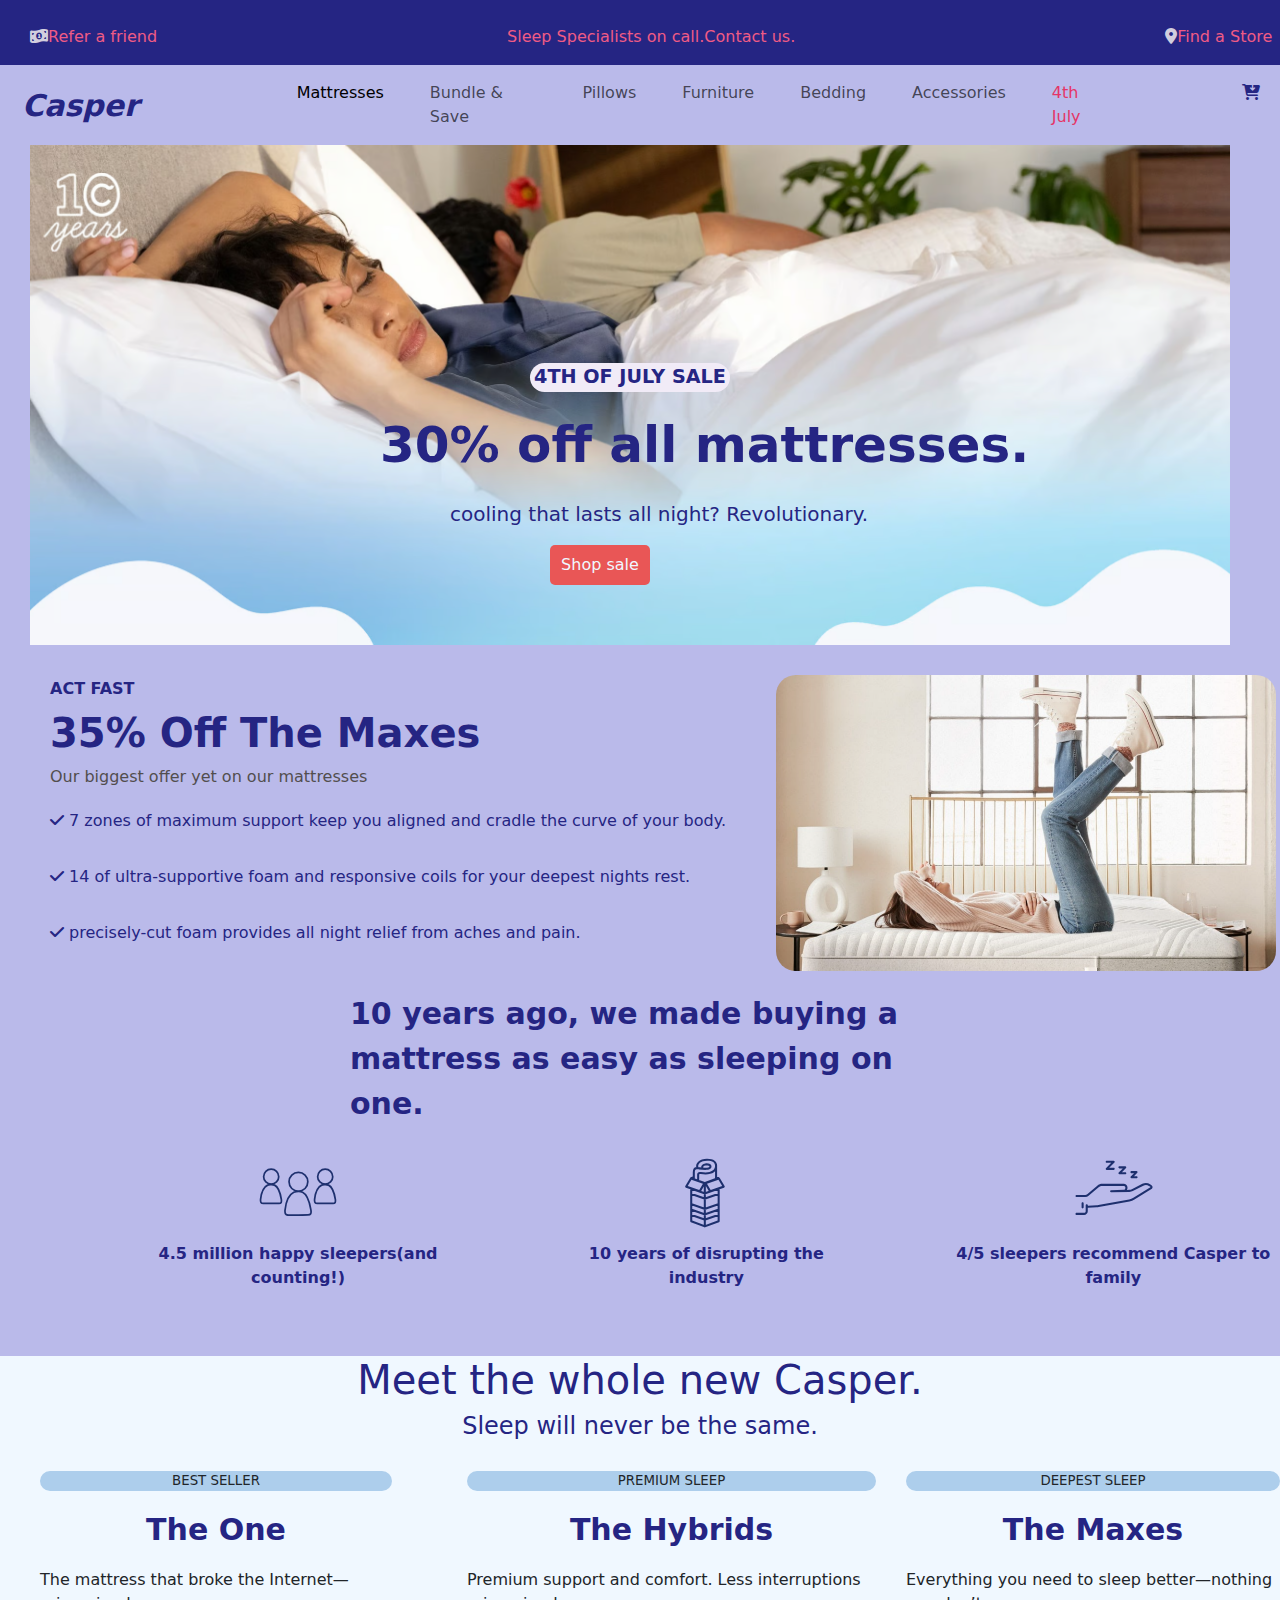
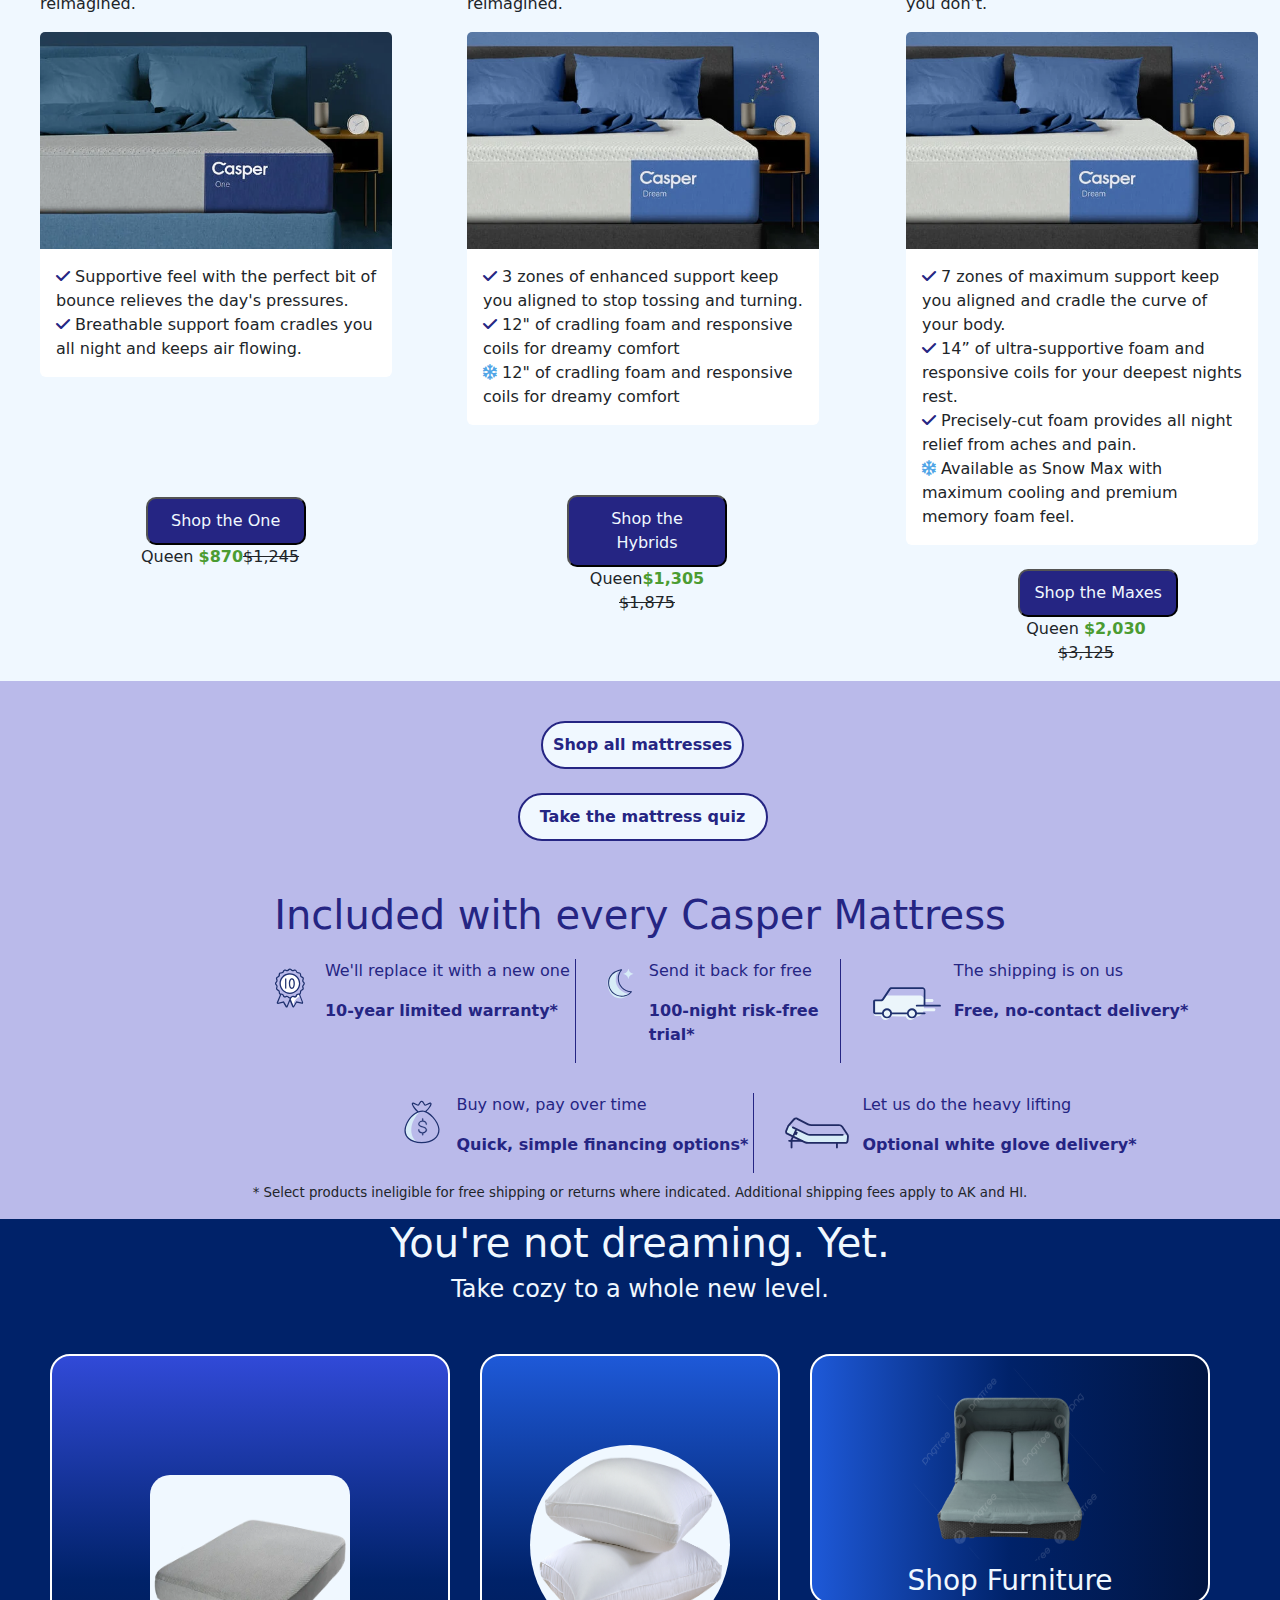
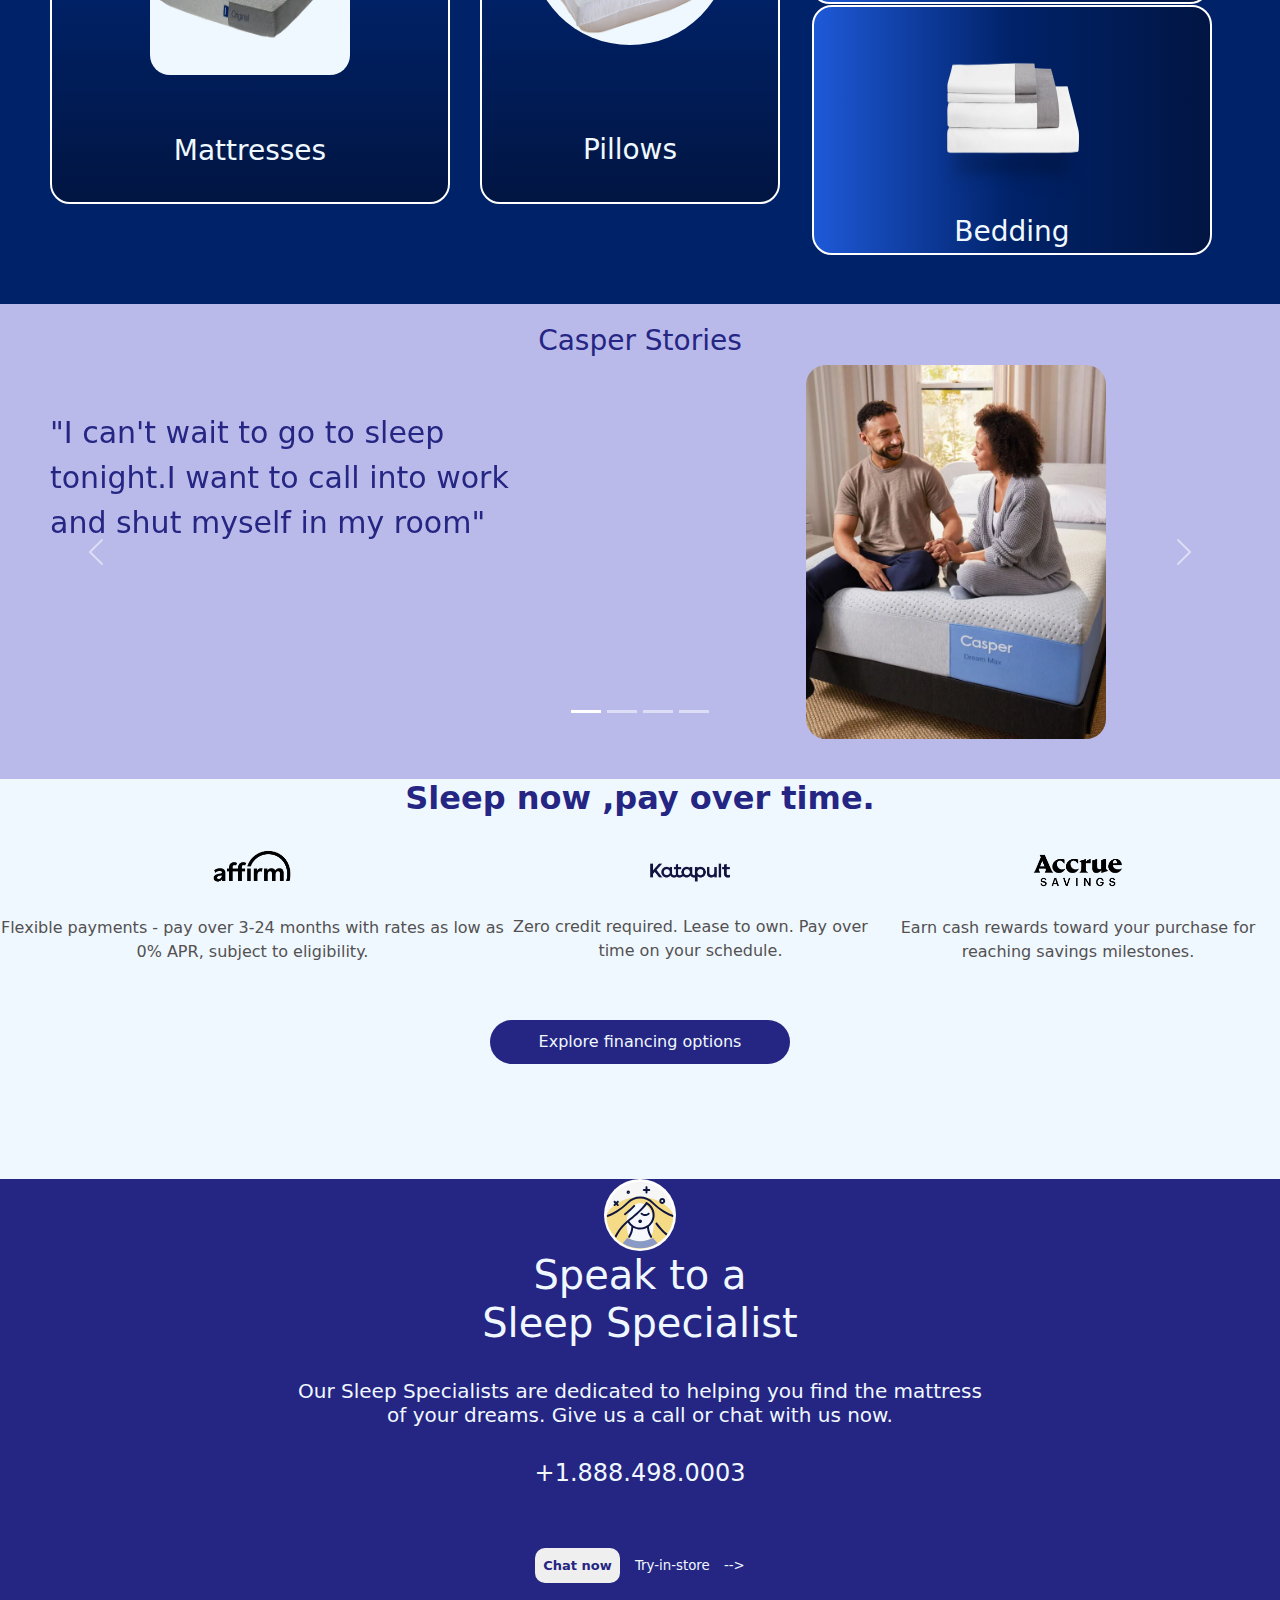
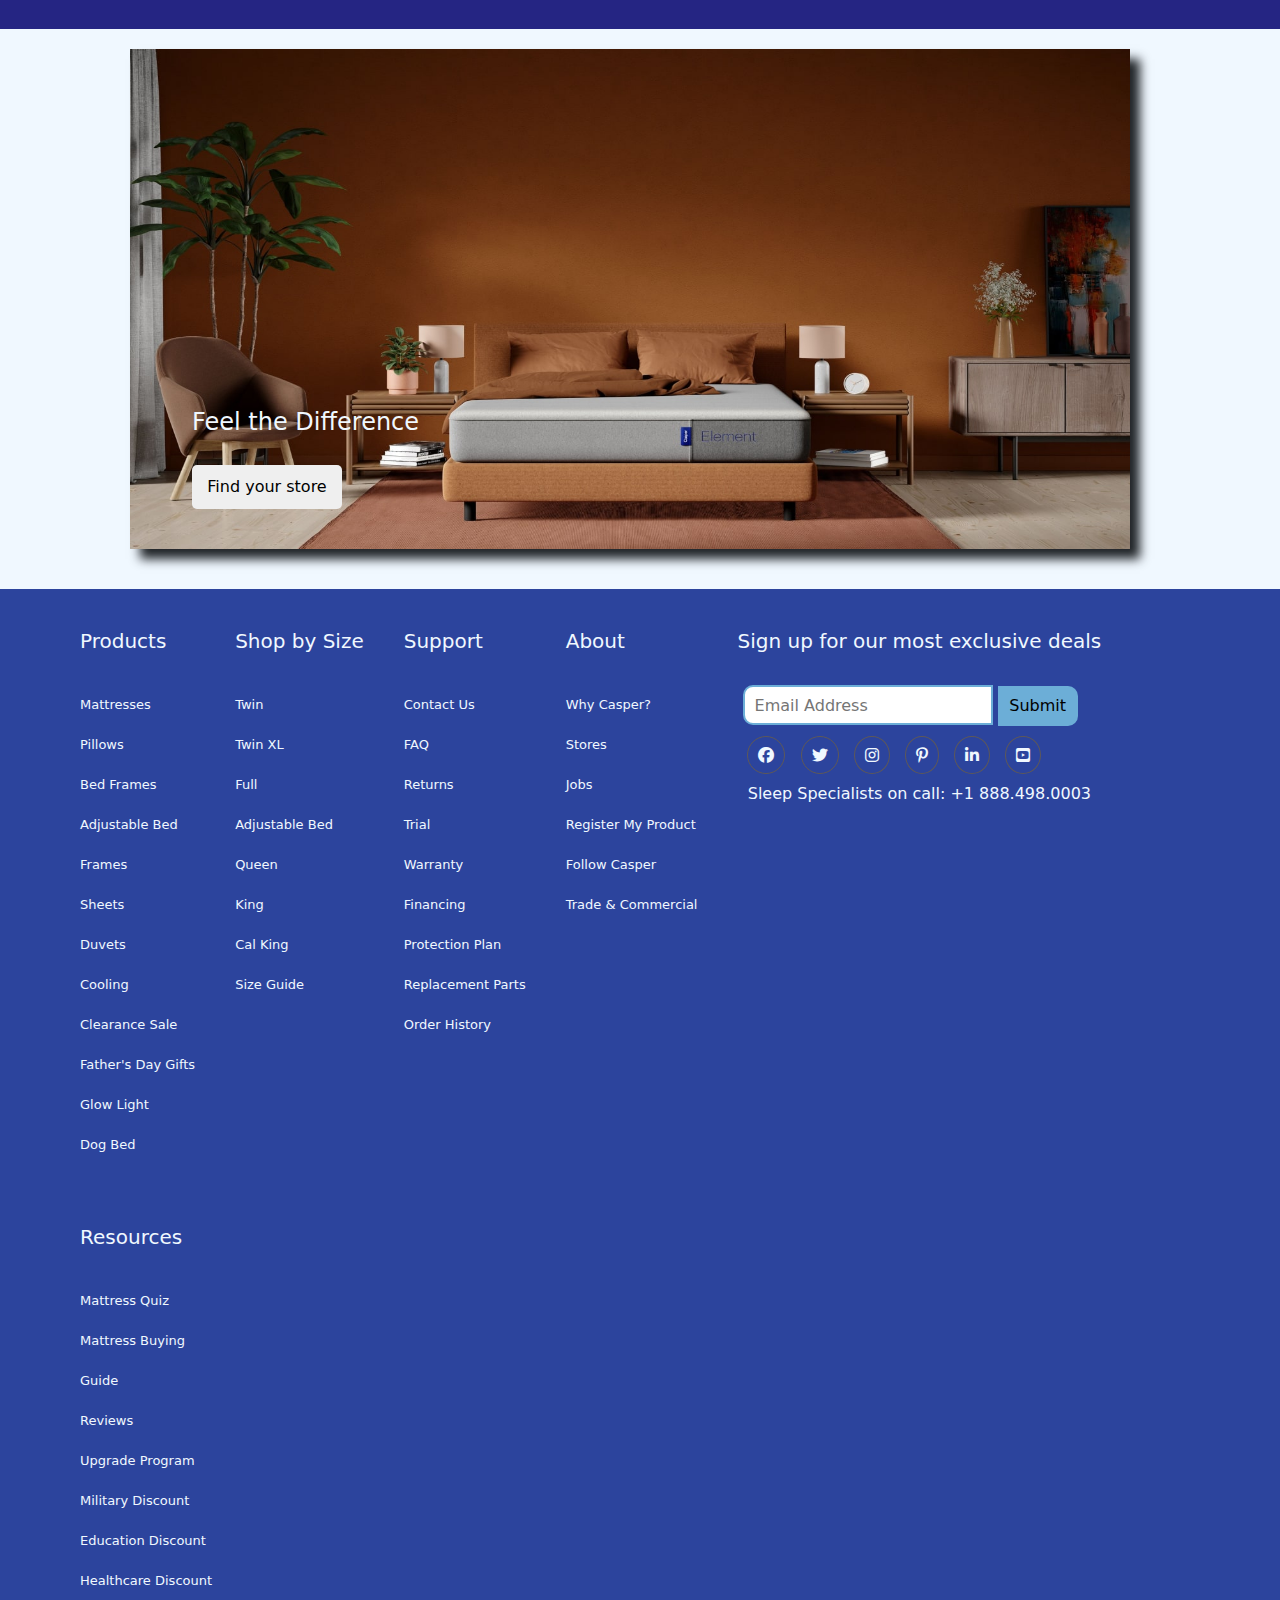
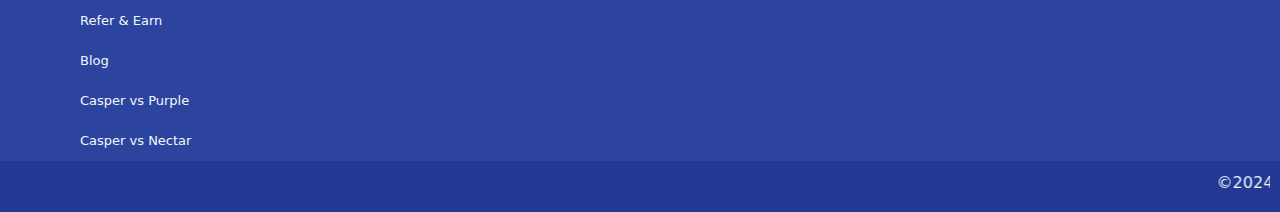
==== index.html @ b27c48ee "Update and rename lgpage.html to index.html" ====
<!DOCTYPE html>
<html lang="en">
<head>
    <meta charset="UTF-8">
    <meta name="viewport" content="width=device-width, initial-scale=1.0">
    <title>Document</title>
    <link rel="stylesheet" href="https://cdnjs.cloudflare.com/ajax/libs/font-awesome/6.5.2/css/all.min.css">
    <link href="https://cdn.jsdelivr.net/npm/bootstrap@5.3.3/dist/css/bootstrap.min.css" rel="stylesheet" integrity="sha384-QWTKZyjpPEjISv5WaRU9OFeRpok6YctnYmDr5pNlyT2bRjXh0JMhjY6hW+ALEwIH" crossorigin="anonymous">
    <link rel="stylesheet" href="lgpage.css">
    <link rel="icon" href="./icon-title.png">
</head>
<body>
    <div class="div0">
    <div class="div1">
        <p class="div1para0"><i class="fa-solid fa-money-bill-1-wave fa-bounce" style="color: #d2cede;"></i>Refer a friend</p>
        <p class="div1para1">Sleep Specialists on<span style="cursor: pointer;"> call.Contact us.</span></p>
        <p class="div1para2"><i class="fa-solid fa-location-dot fa-shake"style="color: #d2cede;"></i>Find a Store</p>    
    </div>

    <div class="div2">
        <nav class="navbar navbar-expand-lg ">
            <div class="container-fluid">
                <a id="pgname" href="#">Casper</a>
              <button class="navbar-toggler" type="button" data-bs-toggle="collapse" data-bs-target="#navbarNav" aria-controls="navbarNav" aria-expanded="false" aria-label="Toggle navigation">
                <span class="navbar-toggler-icon"></span>
              </button>
              <div class="collapse navbar-collapse" id="navbarNav">
                <ul class="navbar-nav">
                  <li class="nav-item">
                    <a class="nav-link active" aria-current="page" href="#">Mattresses</a>
                  </li>
                  <li class="nav-item">
                    <a class="nav-link" href="#">Bundle & Save</a>
                  </li>
                  <li class="nav-item">
                    <a class="nav-link" href="#">Pillows</a>
                  </li>
                  <li class="nav-item">
                    <a class="nav-link" href="#">Furniture</a>
                  </li>
                  <li class="nav-item">
                    <a class="nav-link" href="#">Bedding</a>
                  </li>
                  <li class="nav-item">
                    <a class="nav-link" href="#">Accessories</a>
                  </li>
                  <li class="nav-item">
                    <a class="nav-link"href="#" style="color:rgb(229, 53, 103) ;">4th July</a>
                  </li>
                  <li class="nav-item" id="cart">
                    <a class="nav-link"href="#"><i class="fa-solid fa-cart-arrow-down fa-flip"></i></a>
                  </li>
                </ul>
              </div>
            </div>
          </nav>
    </div>

    <div class="div3">
        <img src="./4th-July-Desktop.jpg" alt="coverpic" class="coverpic">
    </div>
    <div class="div4">
        <div class="div4sub1">
        <p class="div4para1">4TH OF JULY SALE</p>
        <p class="div4para2">30% off all mattresses.</p>
        <p class="div4para3">cooling that lasts all night? Revolutionary.</p>
        <button class="div4button">Shop sale</button>
        </div>
    </div>

    <div class="div5">
        <div class="div5sub1">
        <p style="color:rgb(37, 37, 131);font-weight: bold;">ACT FAST</p>
        <p style="color: rgb(37, 37, 131); font-size: 40px;font-weight: bolder;">35% Off The Maxes</p>
        <p style="color: rgb(82, 78, 78);">Our biggest offer yet on our mattresses</p>
        
        <i class="fa-solid fa-check"></i>
        <p class="d-inline div5para">7 zones of maximum support keep you aligned and cradle the curve of your body.</p><br><br>
        
        <i class="fa-solid fa-check"></i>
        <p class="d-inline div5para">14 of ultra-supportive foam and responsive coils for your deepest nights rest.</p><br><br>

        <i class="fa-solid fa-check"></i>
        <p class="d-inline div5para">precisely-cut foam provides all night relief from aches and pain.</p>
        </div>

        <div class="div5sub2">
            <img src="./bg2.png" alt="">
        </div>
    </div>

    <div class="div6">
        <p class="div6para1">10 years ago, we made buying a mattress as easy as sleeping on one.</p>
        <div class="div6sub1">
            <div class="div6sub1sub1">
                <img src="./People.svg" alt="" class="div6img1">
                <p>4.5 million happy sleepers(and counting!)</p>
            </div>
            <div class="div6sub1sub2">
                <img src="./mattress-box.svg" alt="" class="div6img2">
                <p>10 years of disrupting the industry</p>
            </div>
            <div class="div6sub1sub3">
                <img src="./Giving-Hand.svg" alt="" class="div6img3">
                <p>4/5 sleepers recommend Casper to family</p>
            </div>
        </div>
    </div>

    <div class="div7">
        <div class="div7sub1">
            <h1>Meet the whole new Casper.</h1>
            <h4>Sleep will never be the same.</h4>
        </div>
        <div class="div7sub2">
            <div class="div7sub2sub1">
                <p class="div7sub2para1">BEST SELLER</p>
                <p  class="div7sub2para2">The One</p>
                <p>The mattress that broke the Internet—reimagined.</p>
                <div class="card crd1" style="width: 22rem;">
                    <img src="./cardimg.webp" class="card-img-top" alt="...">
                    <div class="card-body">
                      <i class="fa-solid fa-check"></i>
                      <p class="card-text d-inline">Supportive feel with the perfect bit of bounce relieves the day's pressures.</p><br>
                      <i class="fa-solid fa-check"></i>
                      <p class="card-text d-inline">Breathable support foam cradles you all night and keeps air flowing.</p>
                    </div>
                  </div>
                    <button class="div7btn1">Shop the One</button>
                    <p class="div7btnpara">Queen <span style="color: rgb(75, 156, 50); font-weight: bold;">$870</span><span style="text-decoration: line-through;">$1,245</span></p>
                </div>

                  <div class="div7sub2sub2">
                    <p class="div7sub2para1" >PREMIUM SLEEP</p>
                    <p class="div7sub2para2">The Hybrids</p>
                    <p>Premium support and comfort. Less interruptions reimagined.</p>
                        <div class="card crd2" style="width: 22rem;">
                            <img src="./cardimg2.webp" class="card-img-top" alt="...">
                                <div class="card-body">
                                    <i class="fa-solid fa-check"></i>
                                    <p class="card-text d-inline">3 zones of enhanced support keep you aligned to stop tossing and turning.</p><br>
                                    <i class="fa-solid fa-check"></i>
                                    <p class="card-text d-inline">12" of cradling foam and responsive coils for dreamy comfort</p><br>
                                    <i class="fa-regular fa-snowflake fa-fade" style="color: #50a5e6;"></i>
                                    <p class="card-text d-inline">12" of cradling foam and responsive coils for dreamy comfort</p>
                                </div>
                            </div>
                            <button class="div7btn2">Shop the Hybrids</button>
                            <p class="div7btnpara">Queen<span style="color: rgb(75, 156, 50); font-weight: bold;">$1,305</span> <span style="text-decoration: line-through;">$1,875</span> </p>
                    </div>

        <div class="div7sub2sub3">
            <p  class="div7sub2para1">DEEPEST SLEEP</p>
                    <p class="div7sub2para2">The Maxes</p>
                    <p>Everything you need to sleep better—nothing you don’t.</p>
                        <div class="card crd3" style="width: 22rem;">
                            <img src="./cardimg2.webp" class="card-img-top" alt="...">
                                <div class="card-body">
                                    <i class="fa-solid fa-check"></i>
                                    <p class="card-text d-inline">7 zones of maximum support keep you aligned and cradle the curve of your body.</p><br>
                                    <i class="fa-solid fa-check"></i>
                                    <p class="card-text d-inline">14” of ultra-supportive foam and responsive coils for your deepest nights rest.</p><br>
                                    <i class="fa-solid fa-check"></i>
                                    <p class="card-text d-inline">Precisely-cut foam provides all night relief from aches and pain.</p><br>
                                    <i class="fa-regular fa-snowflake fa-fade" style="color: #50a5e6;"></i>
                                    <p class="card-text d-inline">Available as Snow Max with maximum cooling and premium memory foam feel.</p>
                                </div>
                            </div>
                            <button class="div7btn3">Shop the Maxes</button>
                            <p class="div7btnpara" >Queen <span style="color: rgb(75, 156, 50); font-weight: bold;"> $2,030</span> <span style="text-decoration: line-through;">$3,125</span> </p>
                        </div>
                    </div>
    </div>

                    <div class="div8">
                        <button>Shop all mattresses</button><br><br>
                        <button style="width: 250px;">Take the mattress quiz</button>
                    </div>

                    <div class="div9">

                        <h1>Included with every Casper Mattress</h1>
                        <div class="div9div">
                        <div class="div9sub1">
                            <div>
                            <img src="./icon-warranty.svg" alt="" style="width: 60px;">
                            </div>
                            <div>
                            <p>We'll replace it with a new one</p>
                            <p class="div9para2" >10-year limited warranty*</p>
                            </div>
                            <div class="vertical"> </div>
                            <hr>
                        </div>
                                           
                        <div class="div9sub2">
                            <div>
                            <img src="./moon-star.svg" alt="">
                            </div>
                            <div>
                            <p>Send it back for free</p>
                            <p class="div9para2">100-night risk-free trial*</p>
                            </div>
                            <div class="vertical"> </div>
                            <hr>
                        </div>
                     
                        <div class="div9sub3">
                            <div>
                            <img src="./free-shipping.svg" alt="">
                            </div>
                            <div>
                            <p>The shipping is on us</p>
                            <p class="div9para2">Free, no-contact delivery*</p>
                            </div>
                            <div class="vertical vertsub3"> </div>
                        <hr>
                        </div>
                    
                        
                    
                    </div>

                    <div class="div9div2">
                        
                        <div class="div9sub4">
                             <div>   <img src="./money-bag.svg" alt="" > </div>                       
                        <div>
                            <p>Buy now, pay over time</p>
                            <p class="div9para2">Quick, simple financing options*</p>
                        </div>
                        <div class="vertical2"> </div>
                        <hr>
                    </div>
                    
                    <div class="div9sub5">
                        <img src="./Trial-Icon-Furniture-Clear.svg" alt="">
                        <div>
                            <p>Let us do the heavy lifting</p>
                            <p class="div9para2">Optional white glove delivery*</p>
                        </div>
                        <div class="vertical2 vertsub3"> </div>
                    </div>
                </div>
                <p class="summapara">* Select products ineligible for free shipping or returns where indicated. Additional shipping fees apply to AK and HI.</p>
                </div>

                <div class="div10">
                    <h1>You're not dreaming. Yet.</h1>
                    <h4>Take cozy to a whole new level.</h4>
                    <div class="div10div ">
                        <div class="div10sub1">
                            <img src="./mattressimagepng.webp" alt="" class="div10img1">
                            <h3>Mattresses</h3>
                        </div>
                        <div class="div10sub2">
                            <img src="./pngimg.com - pillow_PNG102983.png" alt="" class="div10img2">
                            <h3>Pillows</h3>
                        </div>
                        <div class="div10sub3">
                            <img src="./furniture-photo-png-image.png" alt=""  class="div10img3">
                            <h3>Shop Furniture</h3>
                            <div class="div10sub4">
                            <img src="./beddingpng.png" alt="" class="div10img4">
                            <h3>Bedding</h3>    
                        </div>
                        </div>
                    </div>
                </div>

                <div class="div11">
                    <h3>Casper Stories</h3>

            <div id="carouselExampleIndicators" class="carousel slide" data-bs-ride="carousel">
                <div class="carousel-indicators">
                  <button type="button" data-bs-target="#carouselExampleIndicators" data-bs-slide-to="0" class="active" aria-current="true" aria-label="Slide 1"></button>
                  <button type="button" data-bs-target="#carouselExampleIndicators" data-bs-slide-to="1" aria-label="Slide 2"></button>
                  <button type="button" data-bs-target="#carouselExampleIndicators" data-bs-slide-to="2" aria-label="Slide 3"></button>
                  <button type="button" data-bs-target="#carouselExampleIndicators" data-bs-slide-to="3" aria-label="Slide 4"></button>
                </div>
                <div class="carousel-inner carousediv">
                  <div class="carousel-item active">
                    <div class="div11div1">
                        <div class="div11sub1">
                            <img src="./5-star-rating-review-star-transparent-free-png.webp" alt="" style="width: 150px;">
                            <p>"I can't wait to go to sleep tonight.I want to call into work and shut myself in my room"</p>
                        </div>
                        <div class="div11img1">
                            <img src="./Dream_Max_Review.webp" alt="" style="width: 300px;">
                        </div>
                    </div>
                  </div>
                  <div class="carousel-item">
                    <div class="div11div1">
                        <div class="div11sub1">
                            <img src="./5-star-rating-review-star-transparent-free-png.webp" alt="" style="width: 150px;">
                            <p>"I actually had to hunt the AirBNB we stayed at to find this mattress. We had tried 3 others and they couldn't complete...I'd pay double for this bed."</p>
                        </div>
                        <div class="div11img1">
                            <img src="./carouse2img.webp" alt="" style="width: 300px;">
                        </div>
                    </div>
                  </div>
                  <div class="carousel-item">
                    <div class="div11div1">
                        <div class="div11sub1">
                            <img src="./5-star-rating-review-star-transparent-free-png.webp" alt="" style="width: 150px;">
                            <p>"Deserves a standing ovation...Best sleep I've had in 40 yrs.This is the first time I've actually slept through the night in REM sleep..."</p>
                        </div>
                        <div class="div11img1">
                            <img src="./carouse3img.webp" alt="" style="width: 300px;">
                        </div>
                    </div>
                  </div>
                  <div class="carousel-item">
                    <div class="div11div1">
                        <div class="div11sub1">
                            <img src="./5-star-rating-review-star-transparent-free-png.webp" alt="" style="width: 150px;">
                            <p>"Highest Quality , Great Design"</p>
                        </div>
                        <div class="div11img1">
                            <img src="./carouse4.webp" alt="" style="width: 300px;">
                        </div>
                    </div>
                  </div>
                </div>
                <button class="carousel-control-prev" type="button" data-bs-target="#carouselExampleIndicators" data-bs-slide="prev">
                  <span class="carousel-control-prev-icon" aria-hidden="true"></span>
                  <span class="visually-hidden">Previous</span>
                </button>
                <button class="carousel-control-next" type="button" data-bs-target="#carouselExampleIndicators" data-bs-slide="next">
                  <span class="carousel-control-next-icon" aria-hidden="true"></span>
                  <span class="visually-hidden">Next</span>
                </button>
              </div>
            </div>

            <div class="div12">
                <h2>Sleep now ,pay over time.</h2>

            <div class="div12div1">
                <div>
                    <img src="./1mbubbte.png" alt="" style="width: 90px;">
                    <p>Flexible payments - pay over 3-24 months with rates as low as 0% APR, subject to eligibility.</p>
                </div>
                <div>
                    <img src="./Katapult_Logo.webp" alt="" style="width: 100px;">
                    <p>Zero credit required. Lease to own. Pay over time on your schedule.</p>
                </div>
                <div>
                    <img src="./accrue_logo.webp" alt="" style="width: 90px;">
                    <p>Earn cash rewards toward your purchase for reaching savings milestones.</p>
                </div>
            </div>
                <button class="div12btn">Explore financing options</button>
            </div>

            <div class="div13">
                <img src="./luna_girl_character.svg" alt=""><br>
                <h1>Speak to a <br>Sleep Specialist</h1><br>
                <h5>Our Sleep Specialists are dedicated to helping you find the mattress <br>of your dreams. Give us a call or chat with us now.</h5><br>
                <h4>+1.888.498.0003</h4>
                <div class="div13div1">
                <button>Chat now</button>
                <a href="#">Try-in-store --> </a>
                </div>
            </div>
                
            <div class="div14">
                <img src="./finalimg.jfif" alt="">
                <div class="div14div1">
                <h4>Feel the Difference</h4>
                <button>Find your store</button>
                </div>
            </div>
        
            <footer>
                <div class="div15">
                    <div class="div15sub1">
                        <h5>Products</h5><br>
                        <a href="">Mattresses</a><br>
                        <a href="">Pillows</a><br>
                        <a href="">Bed Frames</a><br>
                        <a href="">Adjustable Bed</a><br>
                        <a href="">Frames</a><br>
                        <a href="">Sheets</a><br>
                        <a href="">Duvets</a><br>
                        <a href="">Cooling</a><br>
                        <a href="">Clearance Sale</a><br>
                        <a href="">Father's Day Gifts</a><br>
                        <a href="">Glow Light</a><br>
                        <a href="">Dog Bed</a><br>
                    </div>

                    <div class="div15sub2">
                        <h5>Shop by Size</h5><br>
                        <a href="">Twin</a><br>
                        <a href="">Twin XL</a><br>
                        <a href="">Full</a><br>
                        <a href="">Adjustable Bed</a><br>
                        <a href="">Queen</a><br>
                        <a href="">King</a><br>
                        <a href="">Cal King</a><br>
                        <a href="">Size Guide</a><br>
                </div>
        
                <div class="div15sub3">
                    <h5>Support</h5><br>
                    <a href="">Contact Us</a><br>
                    <a href="">FAQ</a><br>
                    <a href="">Returns</a><br>
                    <a href="">Trial</a><br>
                    <a href="">Warranty</a><br>
                    <a href="">Financing</a><br>
                    <a href="">Protection Plan</a><br>
                    <a href="">Replacement Parts</a><br>
                    <a href="">Order History</a><br>
                </div>

                <div class="div15sub4">
                    <h5>About</h5><br>
                    <a href="">Why Casper?</a><br>
                    <a href="">Stores</a><br>
                    <a href="">Jobs</a><br>
                    <a href="">Register My Product</a><br>
                    <a href="">Follow Casper</a><br>
                    <a href="">Trade & Commercial</a><br>
                </div>

                <div class="div15sub5">
                    <h5>Sign up for our most exclusive deals</h5><br>
                    <div class="div15form">
                    <form action="">
                        <label for="email"></label>
                        <input type="email" id="email" placeholder="Email Address" style="border: 2px solid rgb(108, 174, 215);width: 250px;height: 40px;padding-left: 10px;border-radius: 10px 0 0 10px;">
                        <input type="submit" style="height: 40px; width: 80px;border-radius: 0 10px 10px 0;border: none;background-color: rgb(108, 174, 215) ;">
                    </form>
                    <div class="div15icons">
                    <i class="fa-brands fa-facebook icon1"></i>
                    <i class="fa-brands fa-twitter icon1"></i>
                    <i class="fa-brands fa-instagram icon1"></i>
                    <i class="fa-brands fa-pinterest-p icon1"></i>
                    <i class="fa-brands fa-linkedin-in icon1"></i>
                    <i class="fa-brands fa-square-youtube icon1"></i>
                    </div>
                    <h6>Sleep Specialists on call: +1 888.498.0003</h6>
                    </div>
                
                    </div>
                </div>
                <div class="div16">
                    <h5>Resources</h5><br>
                    <a href="">Mattress Quiz</a><br>
                    <a href="">Mattress Buying</a><br>
                    <a href="">Guide</a><br>
                    <a href="">Reviews</a><br>
                    <a href="">Upgrade Program</a><br>
                    <a href="">Military Discount</a><br>
                    <a href="">Education Discount</a><br>
                    <a href="">Healthcare Discount</a><br>
                    <a href="">Refer & Earn</a><br>
                    <a href="">Blog</a><br>
                    <a href="">Casper vs Purple</a><br>
                    <a href="">Casper vs Nectar</a><br>
                </div>
            
                <div class="div17">
                    <div >
                      <marquee> <a style="color: aliceblue;">©2024</a>
                        <a href="#">Privacy</a>
                        <a href="#">Terms</a>
                        <a href="#">Accessibility</a>
                        <a href="#">Your-Privacy-Choice</a></marquee>
                    </div>
                </div>
            
            </footer>
           
</div>
    <script src="https://cdn.jsdelivr.net/npm/bootstrap@5.3.3/dist/js/bootstrap.bundle.min.js" integrity="sha384-YvpcrYf0tY3lHB60NNkmXc5s9fDVZLESaAA55NDzOxhy9GkcIdslK1eN7N6jIeHz" crossorigin="anonymous"></script>
</body>
</html>
---- lgpage.css ----
*{
    margin: 0;
    padding: 0;
}
.div0{
    background-color:rgb(186, 186, 234); ;
}
.div1{
    background-color: rgb(37, 37, 131);
    display: flex;
    color: rgb(239, 91, 133);
    padding-left: 30px;
    min-width: 100vw;
    min-height: 5vh;
    padding-top: 25px;
}
.div1para0{
    min-width: 100px;
    max-height: 40px;
}
.div1para1{
    margin-left: 350px;
    min-width: 250px;
   
}
.div1para2{
    margin-left: 370px;
    min-width: 100px;
    max-height: 0%;
}
#pgname{
    color: rgb(37, 37, 131);
    font-size: 30px;
    text-decoration: none;
    font-style: italic;
    font-weight: bolder;
    margin-left: 10px;
}
#navbarNav{
    margin-left: 120px;
}
ul li{
    margin-left: 30px;
}
#cart{
    margin-left: 120px;
}
.div3{
    margin-left: 30px;
}
.coverpic{
    height: 500px;
    width: 1200px;
}
.div4{
    position: relative;
}
.div4sub1{
    position: absolute;
    left: 380px;
    bottom: 60px;
    
}
.div4para1{
    background-color: rgb(241, 235, 247);
    width: 200px;
    border-radius: 20px;
    color:rgb(37, 37, 131);
    font-size: larger;
    font-weight: bold ;
    margin-left: 150px;
    text-align: center;
}
.div4para2{
    color: rgb(37, 37, 131);
    font-size: 50px;
    font-weight: 900;
}
.div4para3{
    color: rgb(37, 37, 131);
    font-size: 20px;
    margin-left: 70px;
}
.div4button{
    background-color: rgb(233, 86, 86);
    color: aliceblue;
    height: 40px;
    width: 100px;
    border: none;
    border-radius: 5px;
    margin-left: 170px;
}
.div5{
display: flex;
gap: 50px;
margin-left: 50px;
margin-top: 30px;
line-height: 28px;
/* background-color: aqua; */
}
.div5sub2 img{
    width: 500px;
    border-radius:20px ;
}
i{
    color:rgb(37, 37, 131); 
}
.div5para{
    color:rgb(37, 37, 131);

}
.div6{
    width: 100%;
    /* background-color: aqua; */
    /* padding: auto; */
    color:rgb(37, 37, 131);
    padding-top: 20px;
}
.div6para1{
    font-size: 30px;
    font-weight: bold;
    color:rgb(37, 37, 131);
    width:600px;
    margin-left: 350px;
}
.div6sub1{
    display: flex;
    margin-left: 130px;
    gap: 100px;
}
.div6 img{
    width: 100px;
}
/* .div6img1{
    margin-left: 80px;
}
.div6img2{
    margin-left: 100px;
}
.div6img3{
    margin-left: 120px;
} */
.div6sub1sub1{
text-align: center;
font-weight: 600;
}
.div6sub1sub2{
    text-align: center;
    font-weight: 600;
}
.div6sub1sub3{
    text-align: center;
    font-weight: 600;
}

.div7{
    margin-top: 50px;
    width: 100%;
    background-color: aliceblue;
}

.div7sub1{
    text-align: center;
    color:rgb(37, 37, 131);
}
.div7sub2{
    display: flex;
    gap: 30px;
    padding-left: 40px;
    margin-top: 30px;
    /* background-color: aquamarine; */
}

.div7sub2para1{
    font-size: smaller;
    background-color: rgb(173, 206, 236);
    border-radius: 20px;
    /* max-width: 100px */
    text-align: center;
}
.div7sub2para2{
    font-size: 30px;
    font-weight: bolder;
    color:rgb(37, 37, 131);
    text-align: center;
}
.div7sub2sub2{
    margin-left: 20px;
    padding-left: 25px;
}
.crd1,.crd2,.crd3{
    border: none;
}
.crd1 img:hover{
    width: 23rem;
}
.crd2 img:hover{
    width: 23rem;
}

.crd3 img:hover{
    width: 23rem;
}

.div7btn1{
    background-color: rgb(37, 37, 131);
    color: aliceblue;
    margin-top: 120px;
    margin-left: 30%;
    padding: 10px;
    border-radius: 10px;
    width: 160px;
}
.div7btn2{
    background-color: rgb(37, 37, 131);
    color: aliceblue;
    margin-top: 70px;
    margin-left: 100px;
    padding: 10px;
    border-radius: 10px;
    width: 160px;
}
.div7btn3{
    background-color: rgb(37, 37, 131);
    color: aliceblue;
    margin-top: 24px;
    margin-left: 30%;
    padding: 10px;
    border-radius: 10px;
    width: 160px;
}
.div7btnpara{
    
    margin-left: 100px;
    width: 160px;
    text-align: center;
}
.div8{
    margin-top: 40px;
    margin-left: 5px;
    text-align: center;
}
.div8 button{
    border: 2px solid rgb(37, 37, 131);
    color: rgb(37, 37, 131);
    background-color: aliceblue;
    border-radius: 25px;
    padding: 10px;
    font-weight: 700;
}
.div9{
    margin-top: 50px;
    justify-content: center;
    justify-items: center;
    width: 100%
}
.div9 h1{
    text-align: center;
    color: rgb(37, 37, 131);
}

.div9sub1{
    display: flex;
    gap: 5px;
    color: rgb(37, 37, 131);
   
    
}
.div9sub2{
    display: flex;
    gap: 5px;
    width: 250px;
    color: rgb(37, 37, 131);
}
.div9sub3{
    display: flex;
    gap: 5px;
    color: rgb(37, 37, 131);
}
.div9div{
    display: flex;
    gap: 15px;
    padding-left: 14%;
    margin-top: 20px;
}

.vertical{
border-left: 1px solid rgb(37, 37, 131);
}

.div9sub4{
    display: flex;
    gap: 5px;
    color: rgb(37, 37, 131);
}

.div9sub5{
    display: flex;
    gap: 5px;
    color: rgb(37, 37, 131);
}
.div9div2{
    display: flex;
    gap: 18px;
    margin-top: 30px;
    padding-left: 20%;
}
.vertical2{
    border-left: 1px solid rgb(37, 37, 131);
}
.div9para2{
    font-weight: bold;
}
.vertsub3{
    border-color: rgb(186, 186, 234); ;
}
.summapara{
    font-size: smaller;
    text-align: center;
    margin-top: 10px;
}
.div10{
     background-color: rgb(0 34 105);
     color: aliceblue;
     text-align: center;
}
.div10div{
    display: flex;
    gap: 30px;
    padding-left: 50px;
    height: 550px;
    margin-top: 50px;
}
.div10img1{
    /* border: 2px solid white; */
    background-color: aliceblue;
    transition: transform .2s;
    border-radius: 20px;
    width: 200px;
    height: 200px;
    margin-top: 30%;
}
.div10img2{
    background-color: aliceblue;
    border-radius: 50%;
    transition: transform .2s;
    width: 200px;
    height: 200px;
    margin-top: 30%;
}
.div10img3{
   
    border-radius: 90%;
    transition: transform .2s;
    width: 200px;
    height: 200px;
    
    margin-top: 2%;
}

.div10img4{
    border-radius: 20px;
    transition: transform .2s;
    width: 200px;
    height: 200px;
    /* background-color: aliceblue; */
    margin-top: 2%;
}
.div10sub1{
    border: 2px solid white;
    height: 450px;
    width: 400px;
    border-radius: 20px;
    background-image: linear-gradient(to bottom,rgb(49, 74, 216),rgb(0 34 105),rgb(1, 21, 66));
}
.div10sub2{
    border: 2px solid white;
    width: 300px;
    height: 450px;
    border-radius: 20px;
    background-image: linear-gradient(to bottom,rgb(30, 89, 216),rgb(0 34 105),rgb(1, 21, 66));
}
.div10sub3{
    border: 2px solid white;
    width: 400px;
    height: 250px;
    border-radius: 20px;
    background-image: linear-gradient(to right, rgb(30, 89, 216), rgb(0 34 105) ,rgb(1, 21, 66));
}
.div10sub4{
    border: 2px solid white;
    width: 400px;
    height: 250px;
    border-radius: 20px;
    background-image: linear-gradient(to right, rgb(30, 89, 216),rgb(0 34 105) ,rgb(1, 21, 66));
}
.div10img1:hover{
    transform: scale(1.25);
    z-index: -1;
}
.div10img2:hover{
    transform: scale(1.25);
}
.div10img3:hover{
    transform: scale(1.25);
}
.div10img4:hover{
    transform: scale(1.25);
}
.div10sub1 h3{
    margin-top: 15%;
}
.div10sub2 h3{
    margin-top: 30%;
}
.div11{
    color: rgb(37, 37, 131);
    
}
.div11div1{
    display: flex;
    gap: 20%;
}
.div11sub1{
    width: 500px;
    font-size: 30px;
}

.div11img1{
    width: 30%;
}
.div11 img{
    border-radius: 20px;
}
.div11 h3{
    text-align: center;
    margin-top: 20px;
}
.carousediv{
    margin-left: 50px
}
.div12{
    text-align: center;
    margin-top: 40px;
    background-color: aliceblue;
    height: 400px;
}
.div12 h2{
    color: rgb(37, 37, 131);
    font-weight: bold;
    
}
.div12div1{
    display: flex;
    /* gap: 10px; */
    
}
.div12div1 p{
    color: rgb(83, 81, 81);
    font-size: medium;
}
.div12btn{
    padding: 10px;
    background-color:rgb(37, 37, 131);
    color: aliceblue;
    border: none;
    border-radius: 25px;
    margin-top: 40px;
    width: 300px;
}
.div13{
    background-color:rgb(37, 37, 131); 
    color: aliceblue;
    text-align: center;
    height: 450px;
    
}
.div13div1{
    margin-top: 60px;
    word-spacing: 10px;
}
.div13div1 button{
    padding: 8px;
    border: none;
    border-radius: 10px;
    font-size: small;
    color: rgb(37, 37, 131);
    font-weight: bold;
}
.div13div1 a{
    text-decoration: none;
    color: aliceblue;
    font-size: smaller;
    
}
.div13div1 a:hover{
    color: black;
}
.div14{
    position: relative;
    /* margin-left: 130px; */
    /* margin-top: 50px; */
   background-color: aliceblue;
}
.div14div1{
    position: absolute;
    bottom: 80px;
    left: 15%;
}
.div14 img{
    width: 1000px;
    height: 500px;
    box-shadow: 10px 10px 10px ;
    margin-bottom: 40px;
    background-color: aliceblue;
    margin-left: 130px;
    margin-top: 20px;
}
.div14div1 h4{
    color: aliceblue;
}
.div14div1 button{
    padding: 10px;
    width: 150px;
    font-weight: 500;
    border: none;
    border-radius: 5px;
    margin-top: 20px;
}
.div15{
    display: flex;
    gap: 40px;
    /* background-color: #1e306e; */
    color: aliceblue;
    padding-left: 80px;
    padding-top: 40px;
}
.div15 a{
    text-decoration: none;
    color: aliceblue;
    
}
.div15icons{
    margin-top: 10px;
    margin-left: 10px;
    word-spacing: 10px;
}
.icon1{
    border: 1px solid rgb(94, 88, 88);
     padding: 10px;
     border-radius: 50%;
     color: aliceblue;
}
.icon1:hover{
    border: 2px solid aliceblue;
}
.div15sub5 h6{
    color: aliceblue;
    text-align: center;
    margin-top: 10px;
}
.div15 a:hover{
    color: rgb(136, 152, 165);
}
.div15sub1 a{
    line-height: 40px;
    font-size: small;
}
.div15sub2 a{
    line-height: 40px;
    font-size: small;
}
.div15sub3 a{
    line-height: 40px;
    font-size: small;
}
.div15sub4 a{
    line-height: 40px;
    font-size: small;
}
.div16{
    /* background-color: #1e306e ; */
    padding-top: 60px;
    color: aliceblue;
    padding-left: 80px;
}
.div16 a{
    line-height: 40px ;
    display: inline;
    text-decoration: none;
    color: aliceblue;
    font-size: small;
}
.div16 a:hover{
    color: rgb(136, 152, 165);
}
.div17{
    background-color: #233892;
    text-align: center;
    word-spacing: 10px;
    padding: 10px;
}
.div17 a{
    color: aliceblue;
    text-decoration: none;
    font-size: medium;
}
footer{
    background-color:  #2c449d;
}
@media only screen and (max-width: 800px){
    .div1para2{
        display: none; 
    }
    .div1para0{
        display: none;
    }
    .div1para1{
        margin-left: 25%;
    }
    .div5{
        padding-left: 10%;
       flex-direction: column-reverse;
       width: 100%;
    }
    .div5sub1{
        min-width: 500px;
    }
    .div6{
        width:60%;
    }
    .div6para1{
        min-width: 70%;
        margin-left: 30%;
    }
    .div7{
        width: 70%;
        margin-left: 20%;
    }
    .div7sub2{
        flex-direction: column; 
    }
    .div7sub2sub2{
        margin-left: 0%;
    }
    .div7btn1,.div7btn2,.div7btn3{
        margin-left: 35%;
        margin-top: 20px;
    }
    .div8{
        margin-left: 25%
    }
    .div9div{
        display: inline-block;
    }
    .div9div2{
        display: inline-block;
    }
    .vertical{
       display: none;
    }
    .vertical2{
        display: none;
    }
    .div9{
        width: 100%;
        text-align: center;
        line-height: 20px;
        padding: 5%;
        /* margin: 10%; */
    }
    .div9div{
        display: inline;
    }
    .div9sub1{
        display: inline;
       justify-self: center;
       justify-items: center;
    }
    .div9sub2{
        display: inline;
    }
    .div9sub3{
        display: inline;
    }
    .div9div2{
        display: inline;
        text-align: center;
    }
    .div9sub4{
        display: inline;
        
    }
 
    .div9sub5{
        display: inline;
    }
}
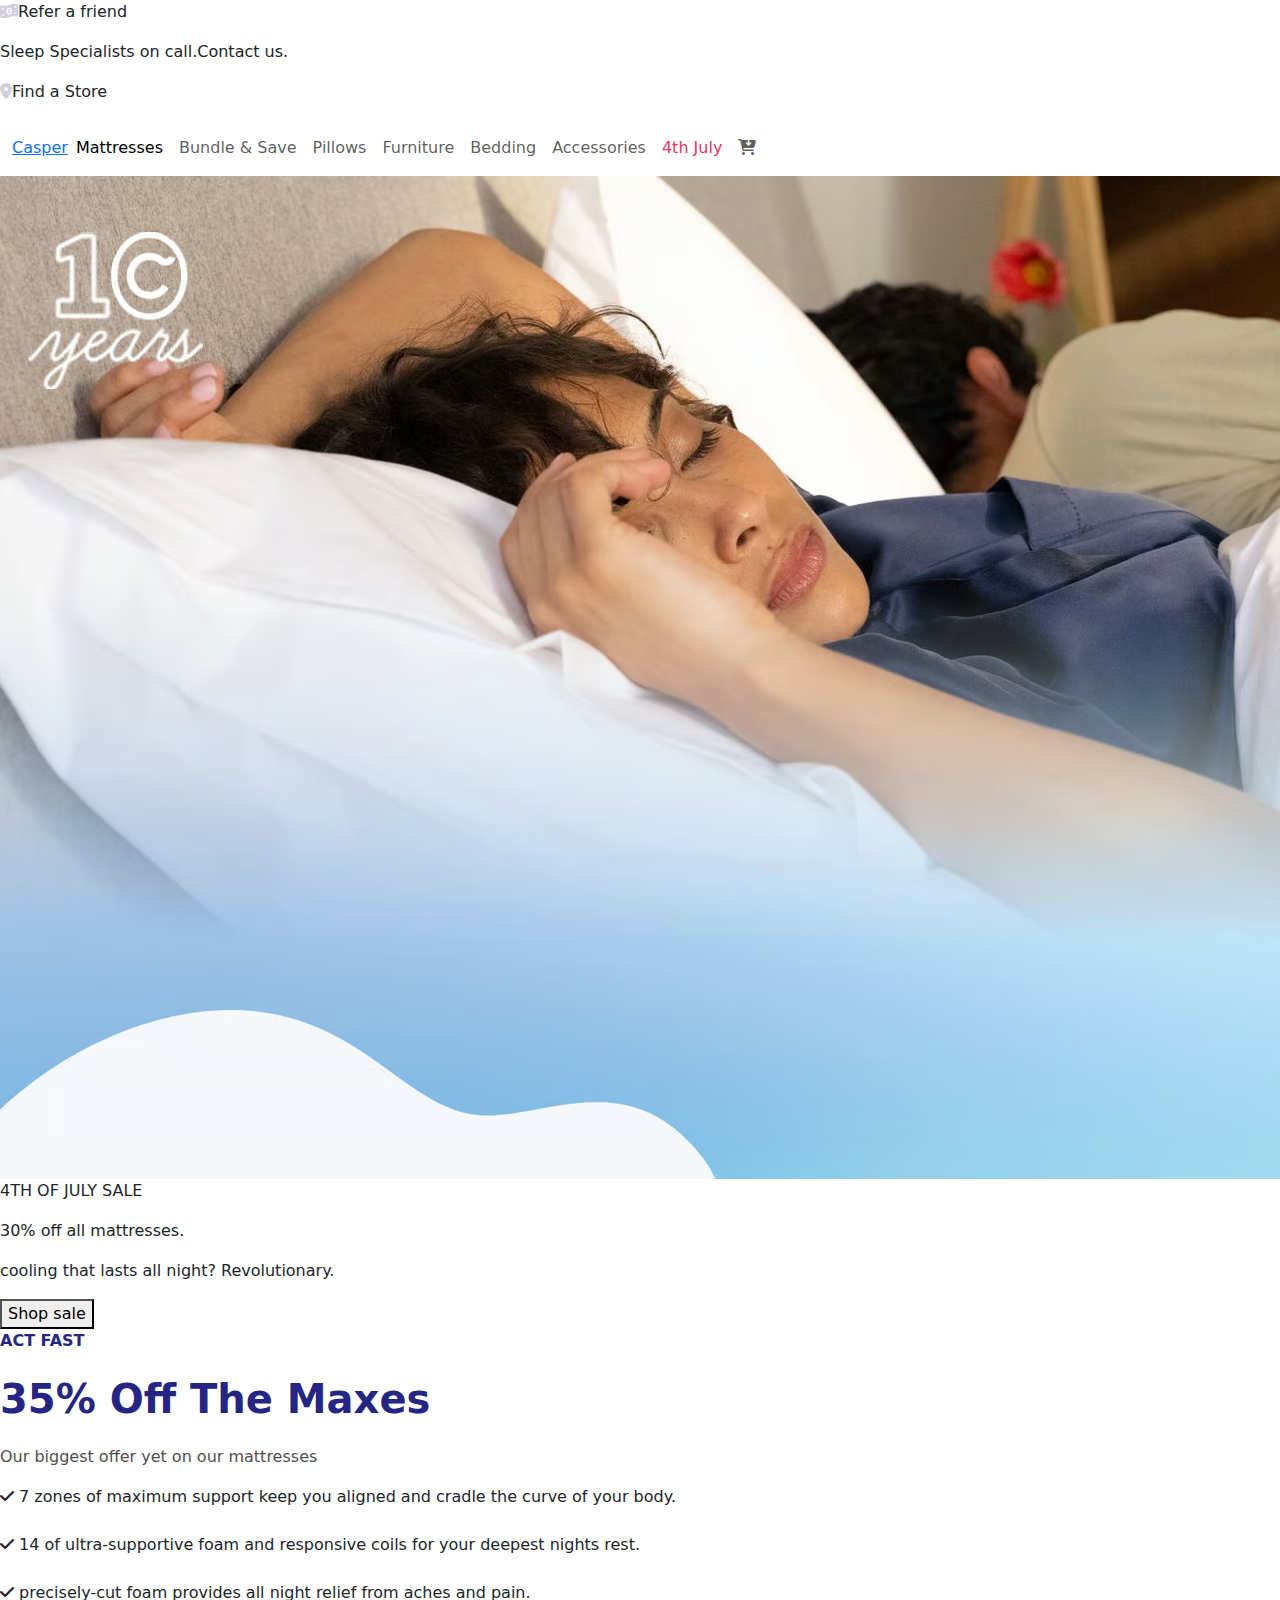
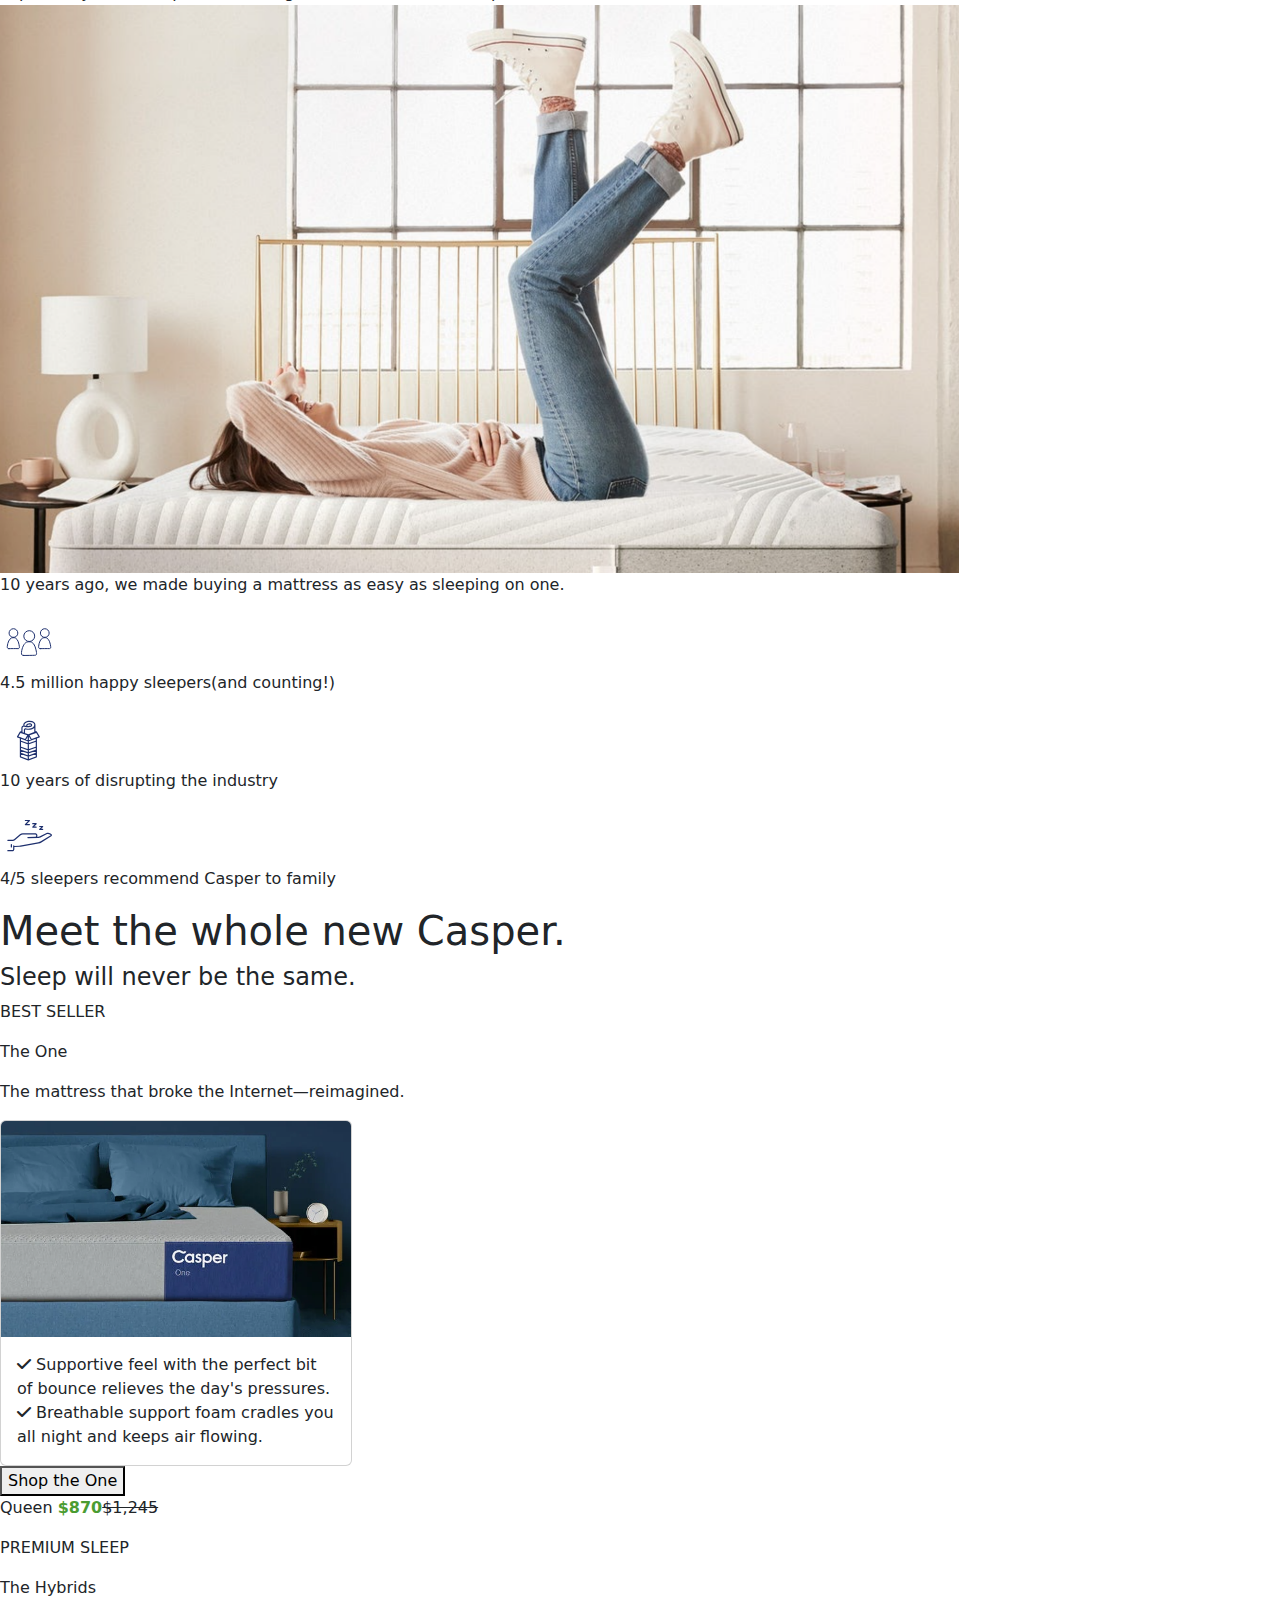
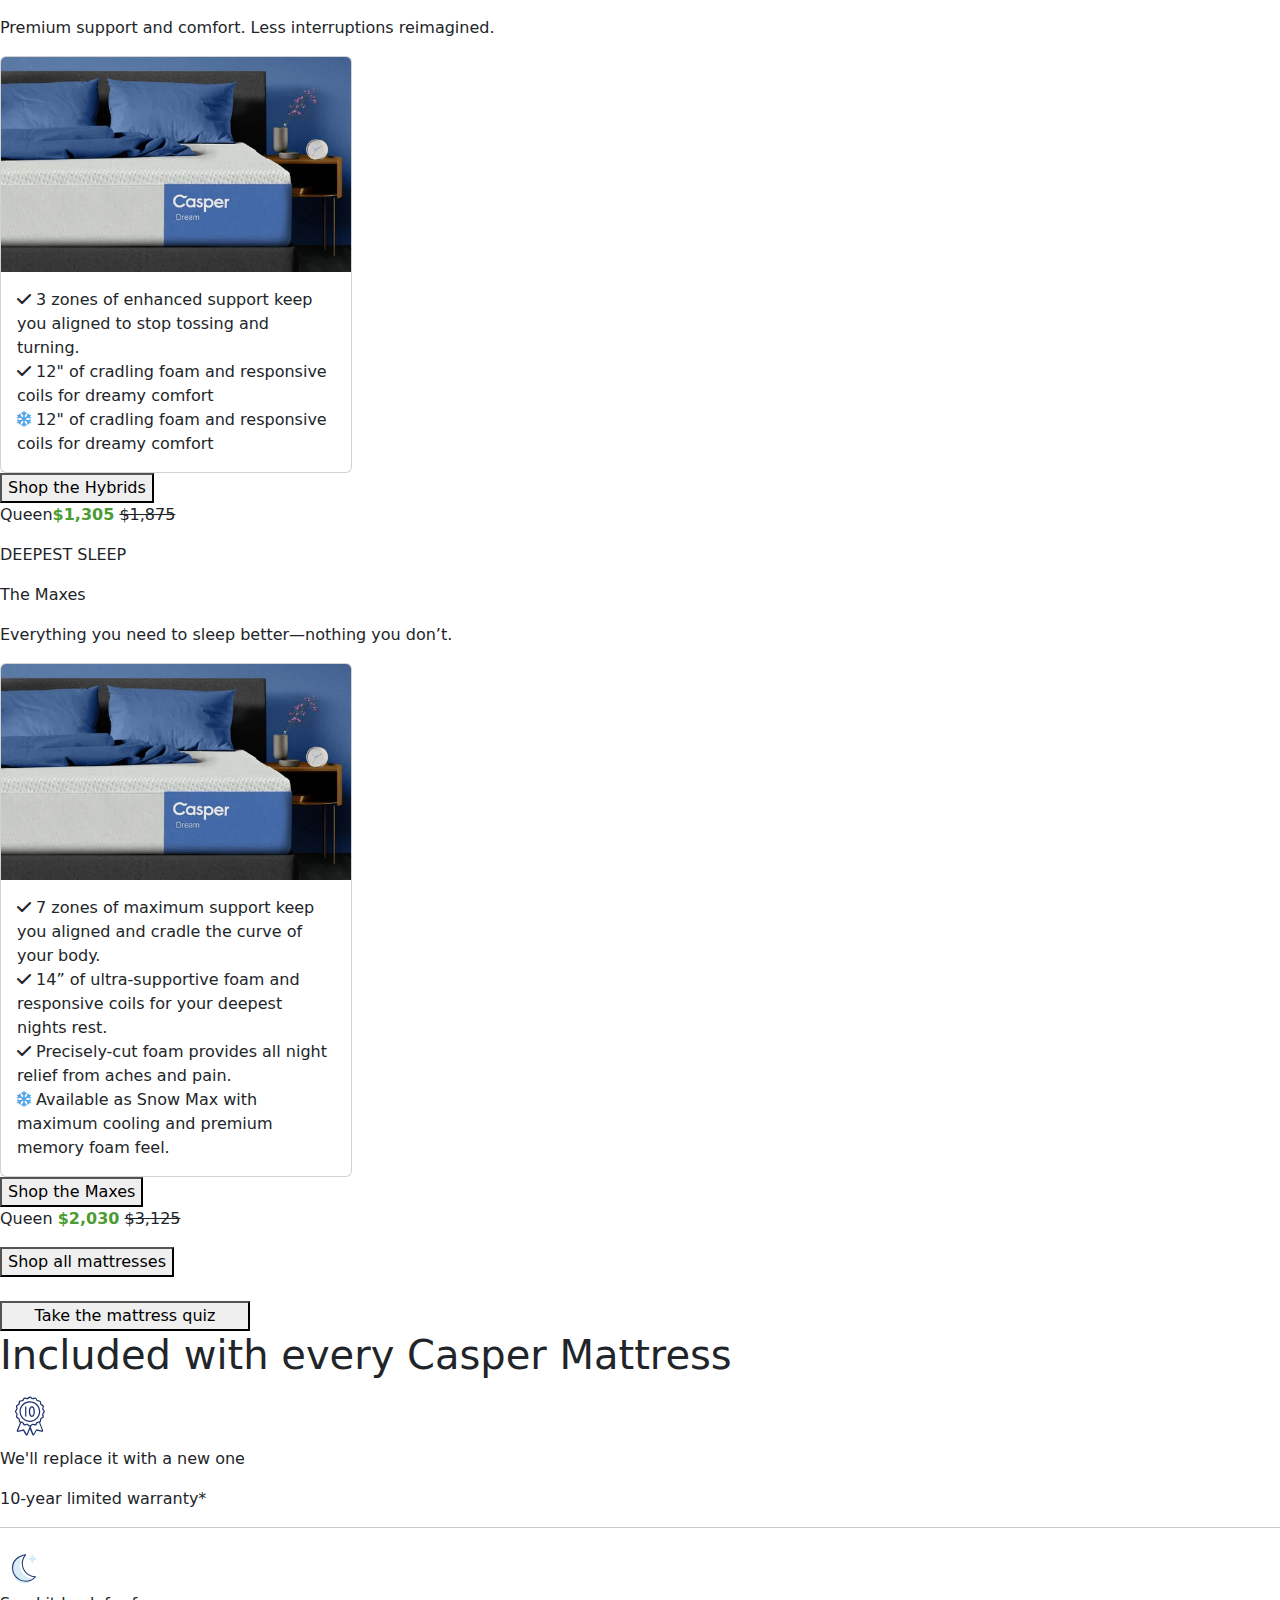
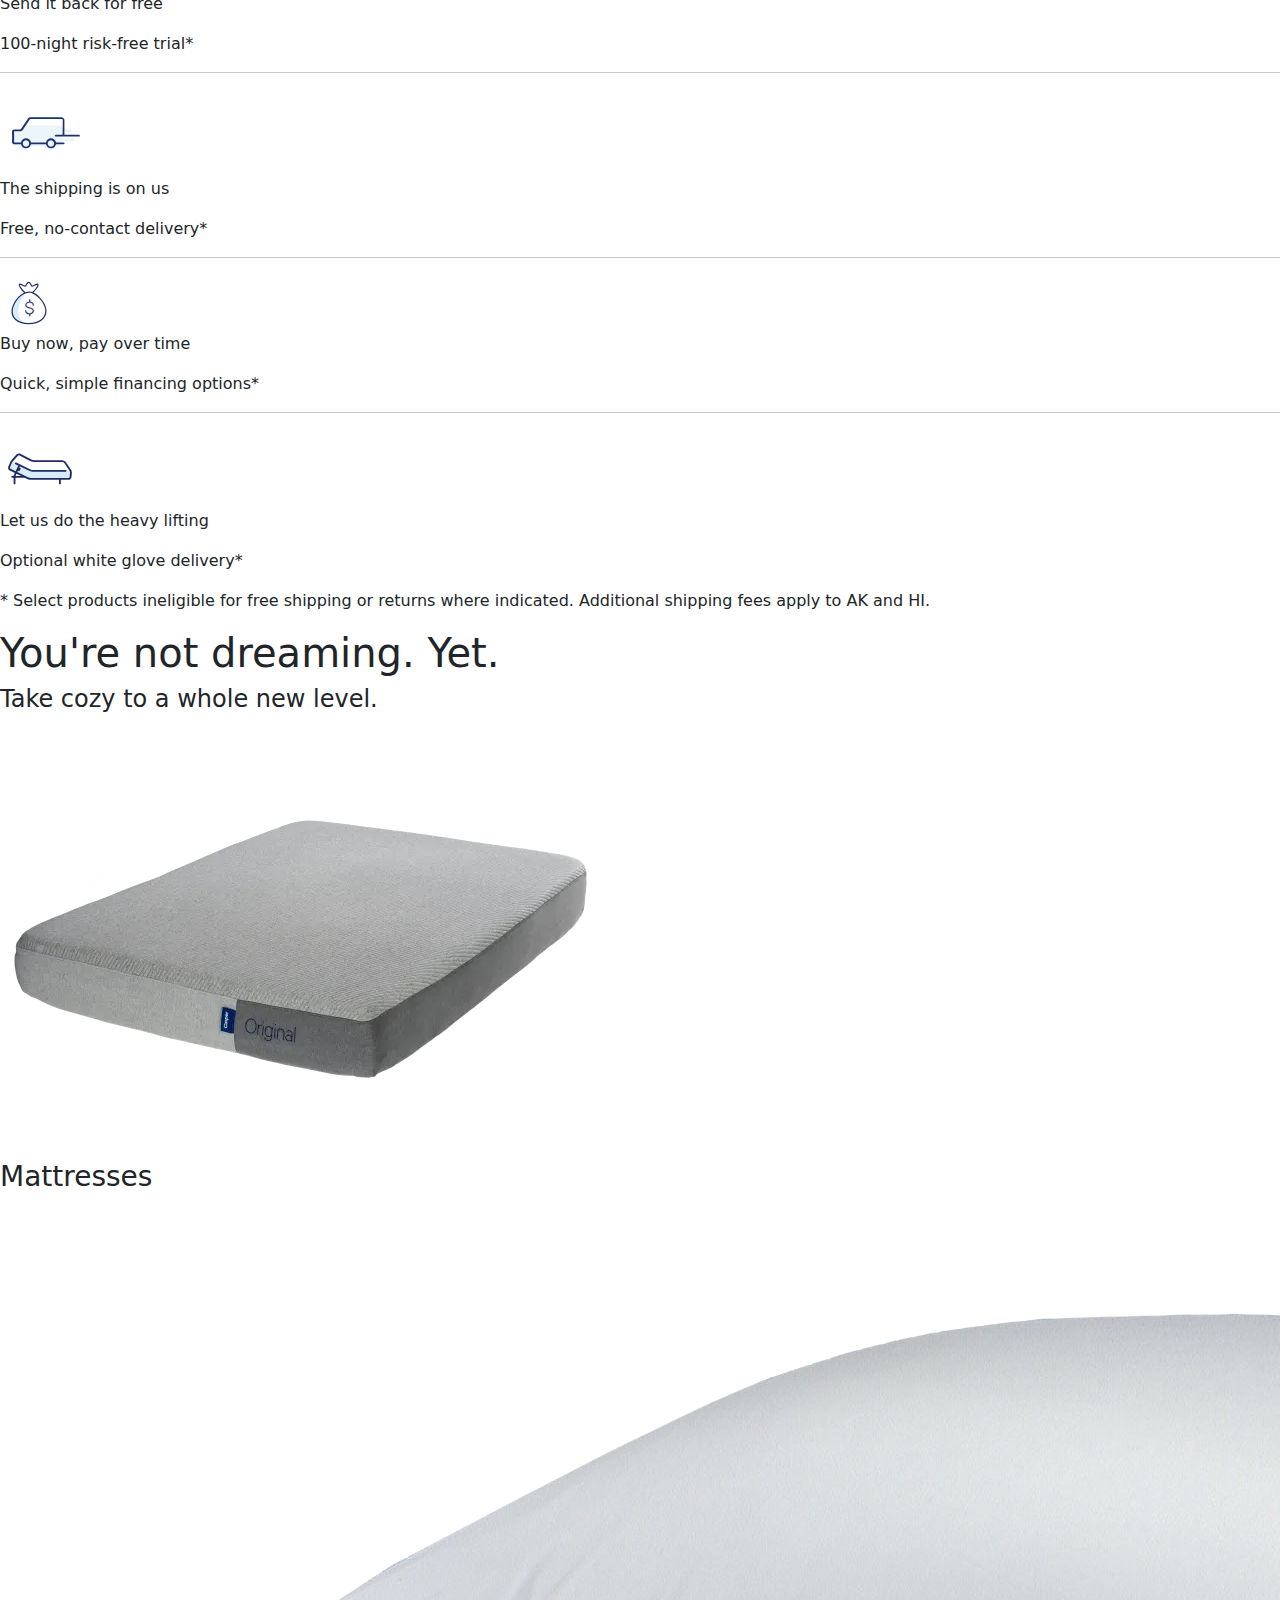
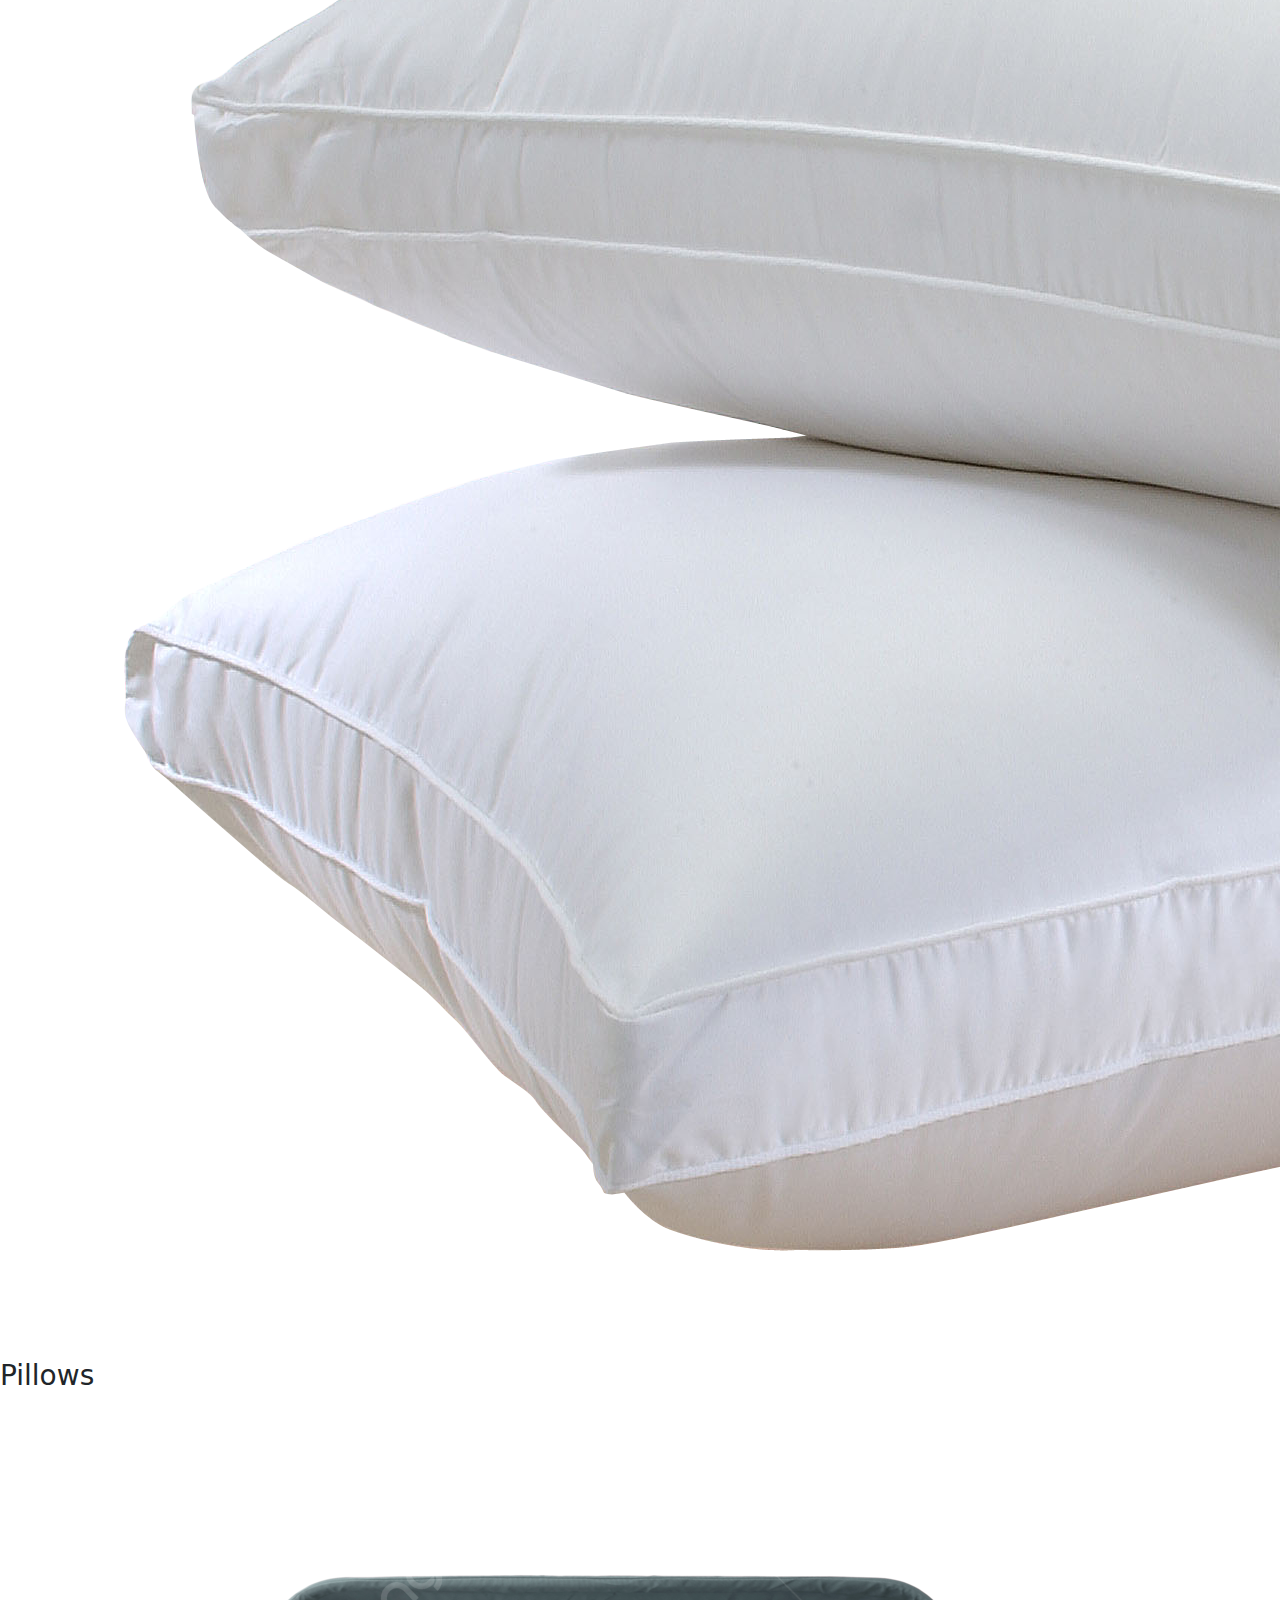
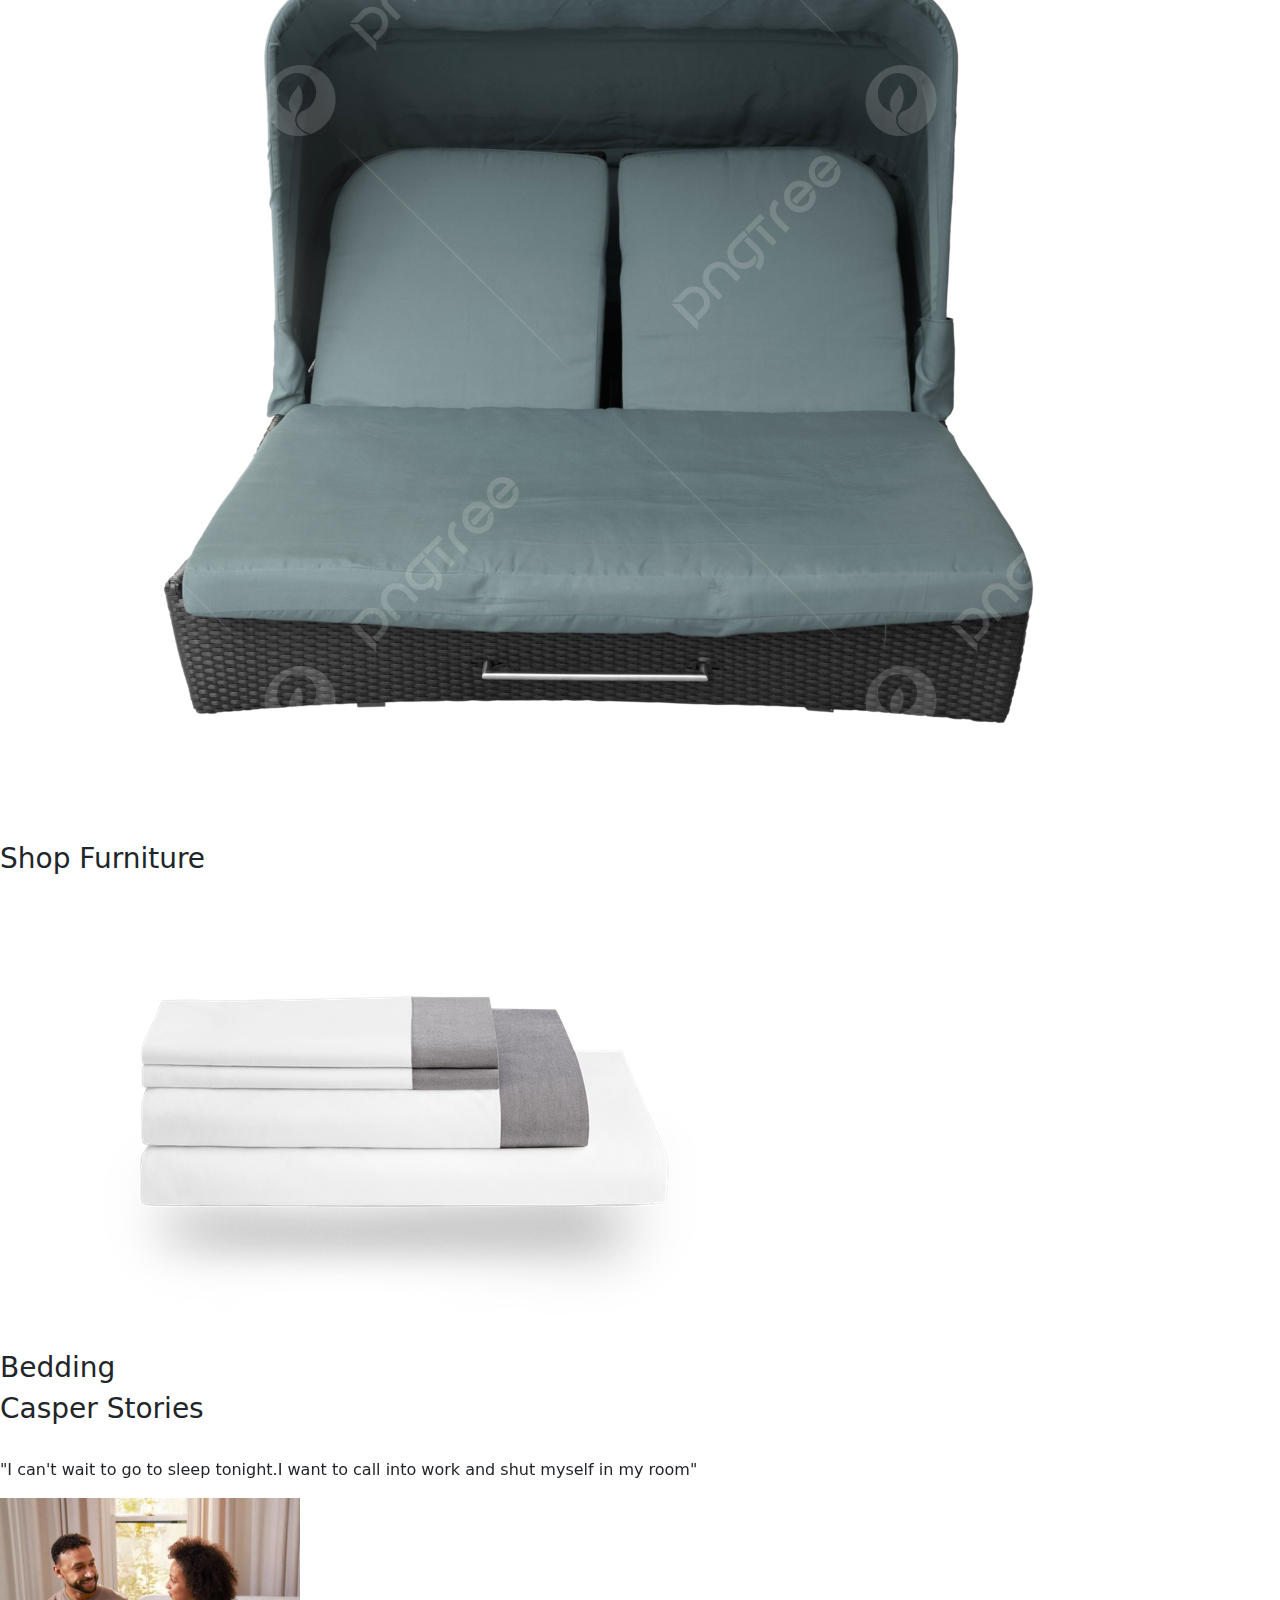
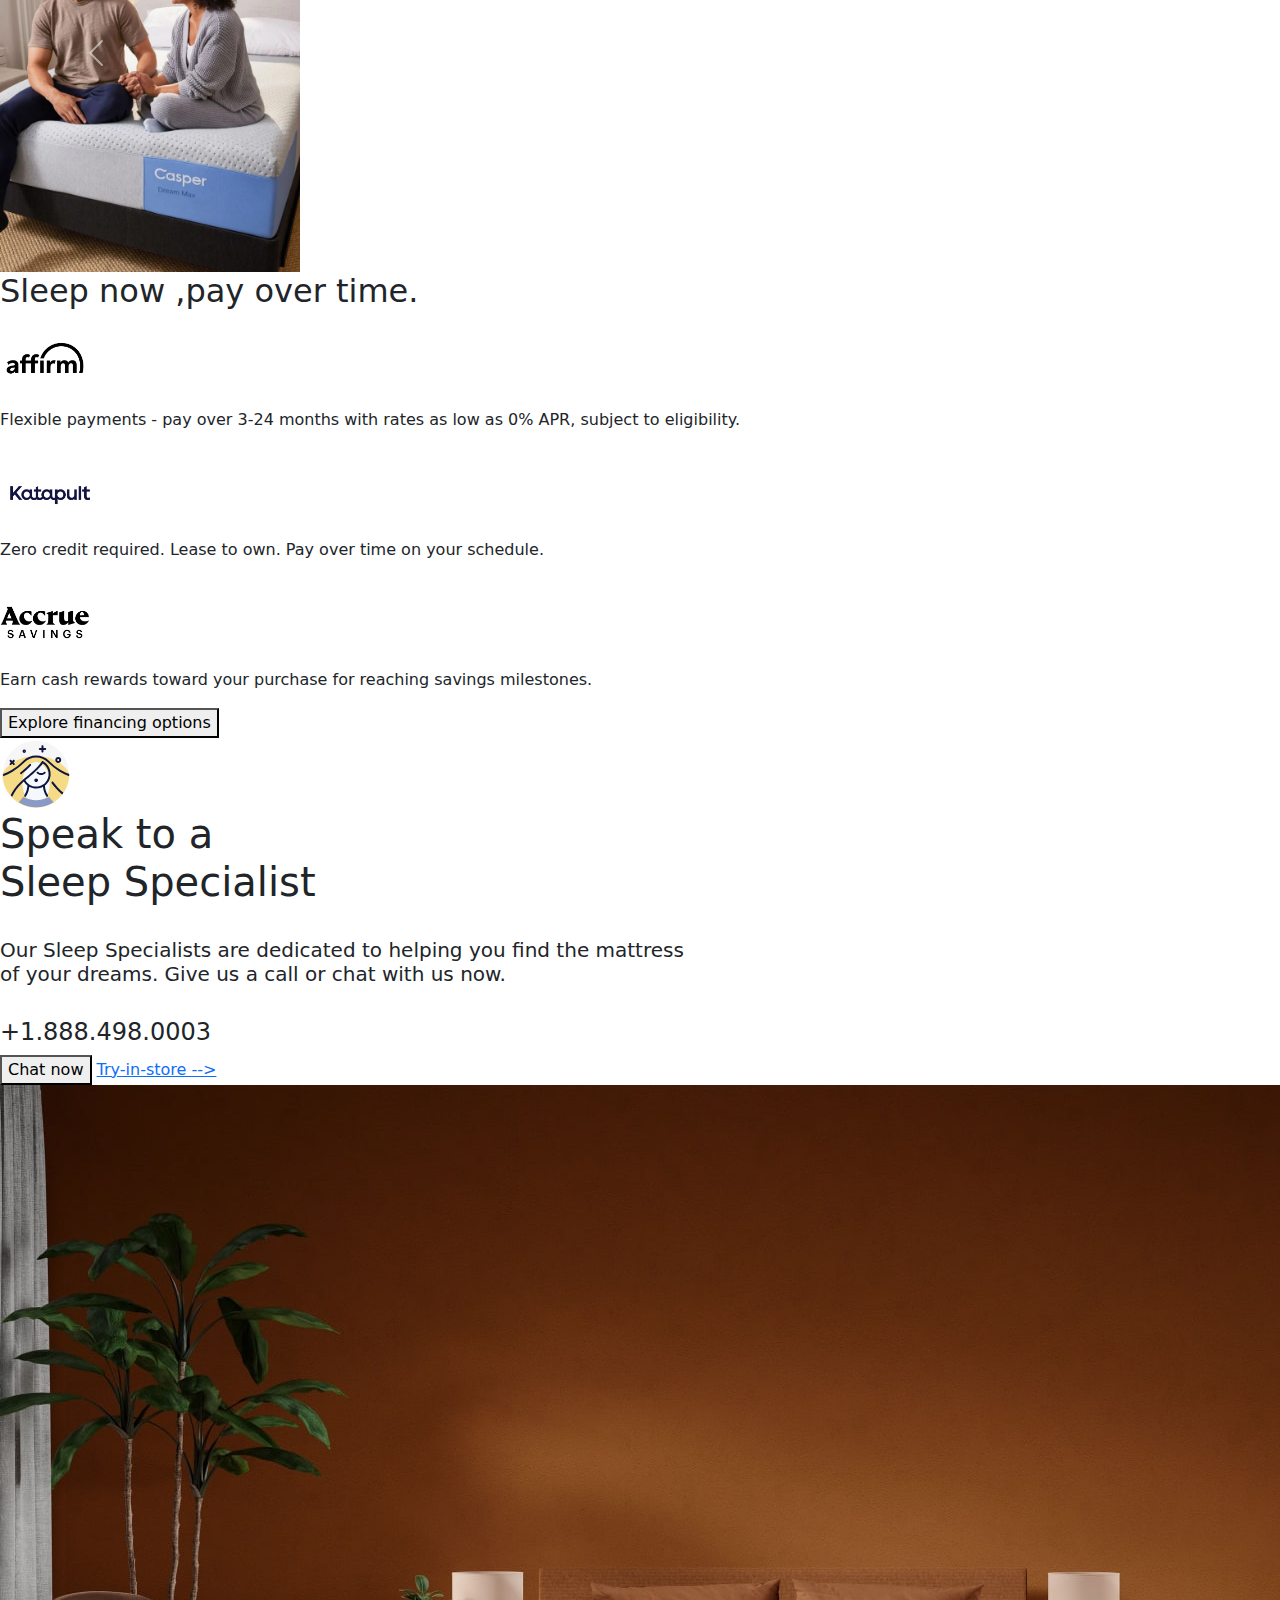
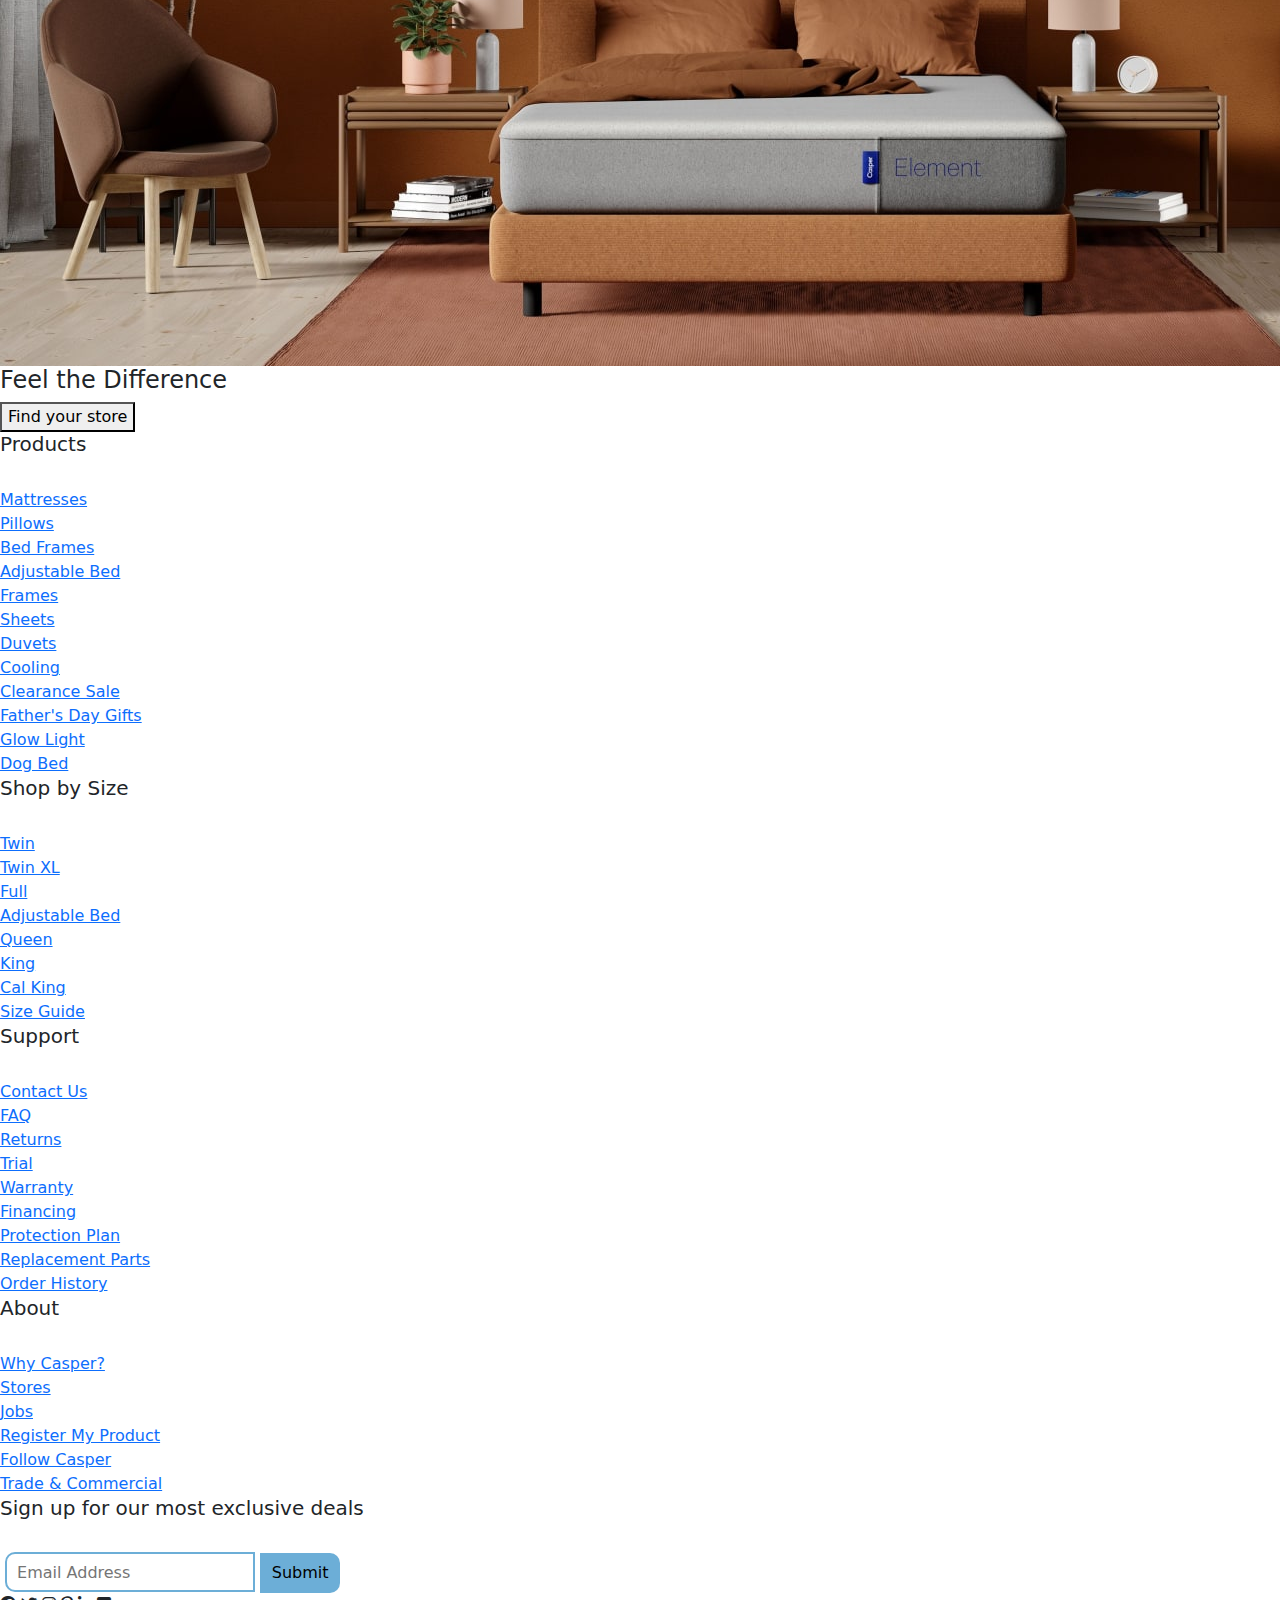
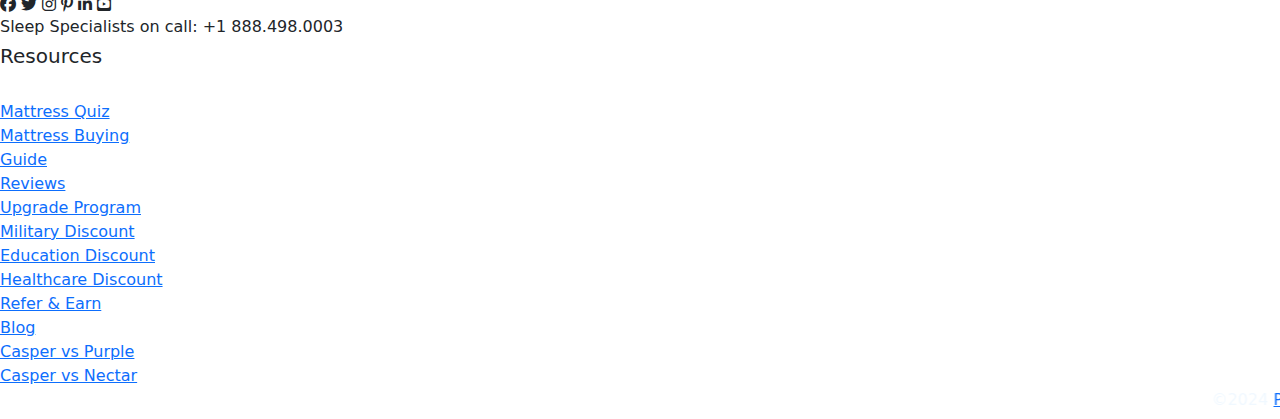
==== commit 473ab0e1: "Update index.html" ====
--- a/index.html
+++ b/index.html
@@ -6,7 +6,7 @@
     <title>Document</title>
     <link rel="stylesheet" href="https://cdnjs.cloudflare.com/ajax/libs/font-awesome/6.5.2/css/all.min.css">
     <link href="https://cdn.jsdelivr.net/npm/bootstrap@5.3.3/dist/css/bootstrap.min.css" rel="stylesheet" integrity="sha384-QWTKZyjpPEjISv5WaRU9OFeRpok6YctnYmDr5pNlyT2bRjXh0JMhjY6hW+ALEwIH" crossorigin="anonymous">
-    <link rel="stylesheet" href="lgpage.css">
+    <link rel="stylesheet" href="style.css">
     <link rel="icon" href="./icon-title.png">
 </head>
 <body>
